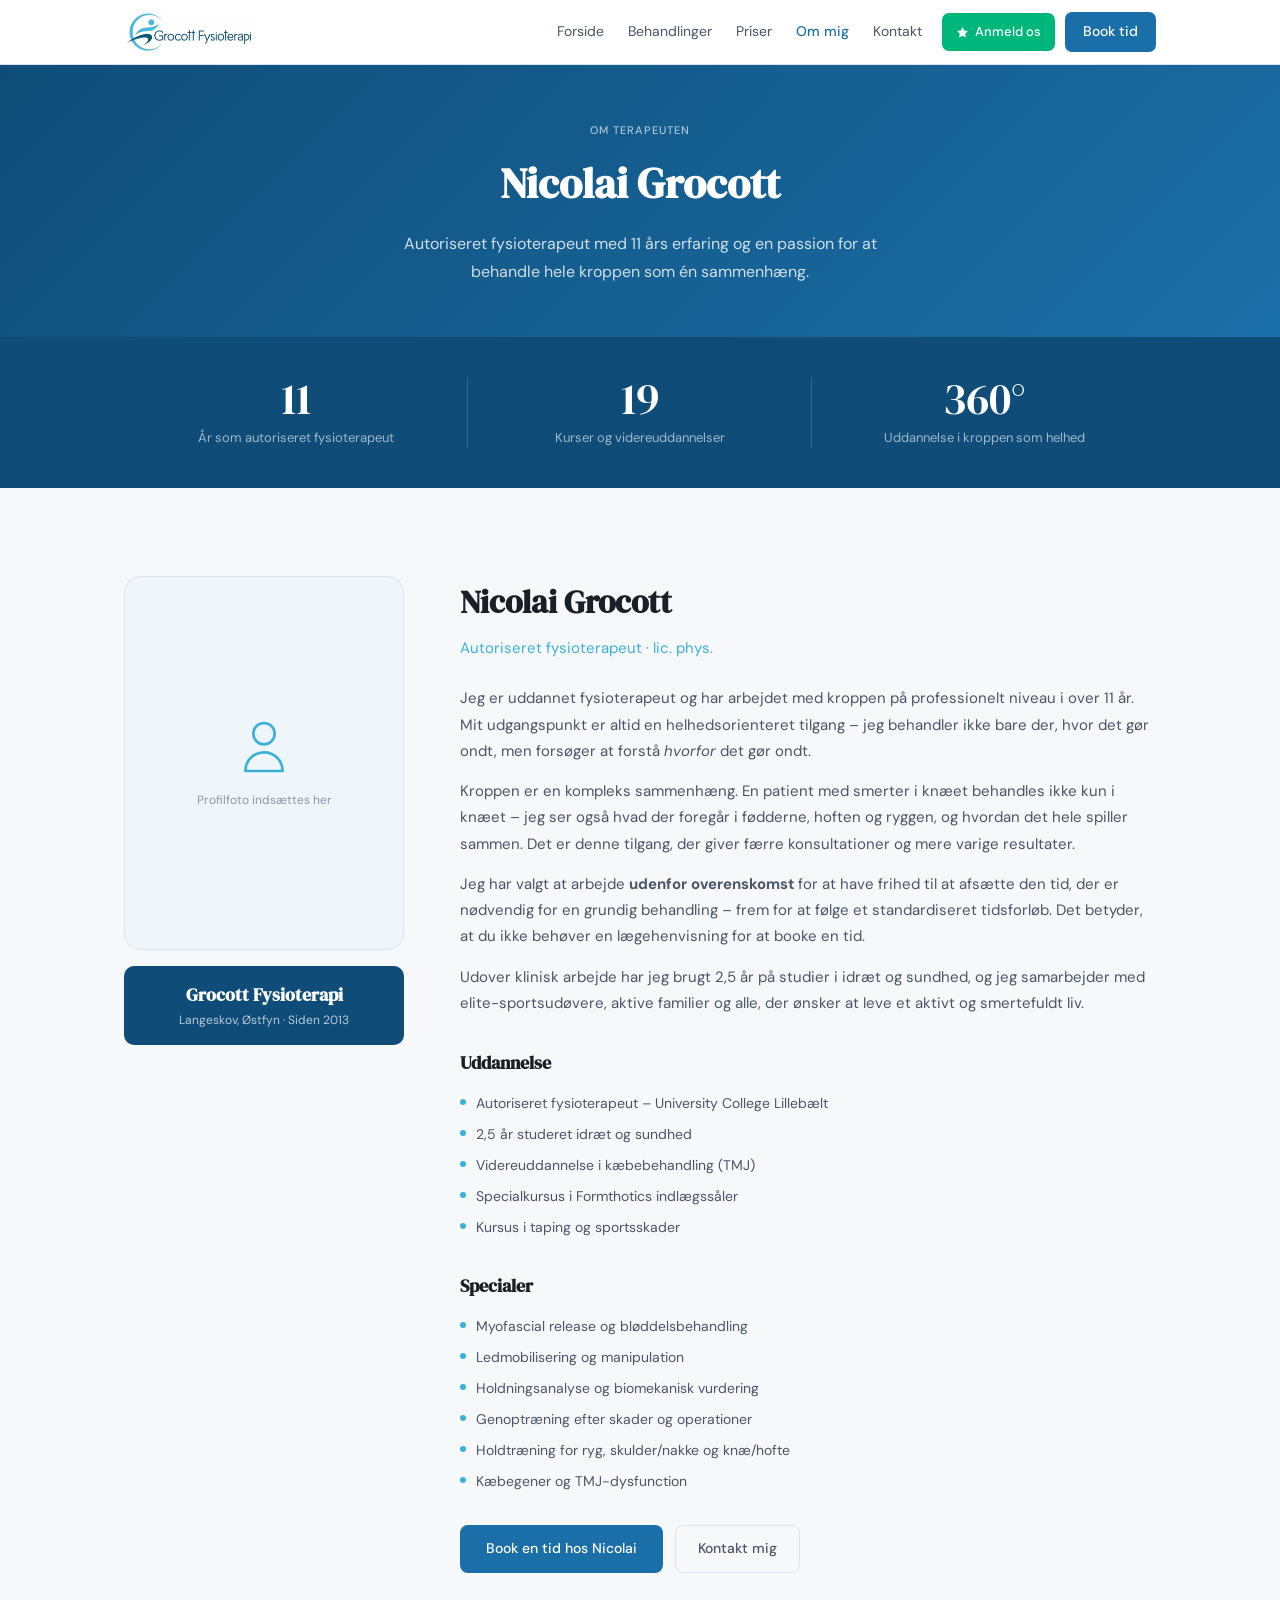
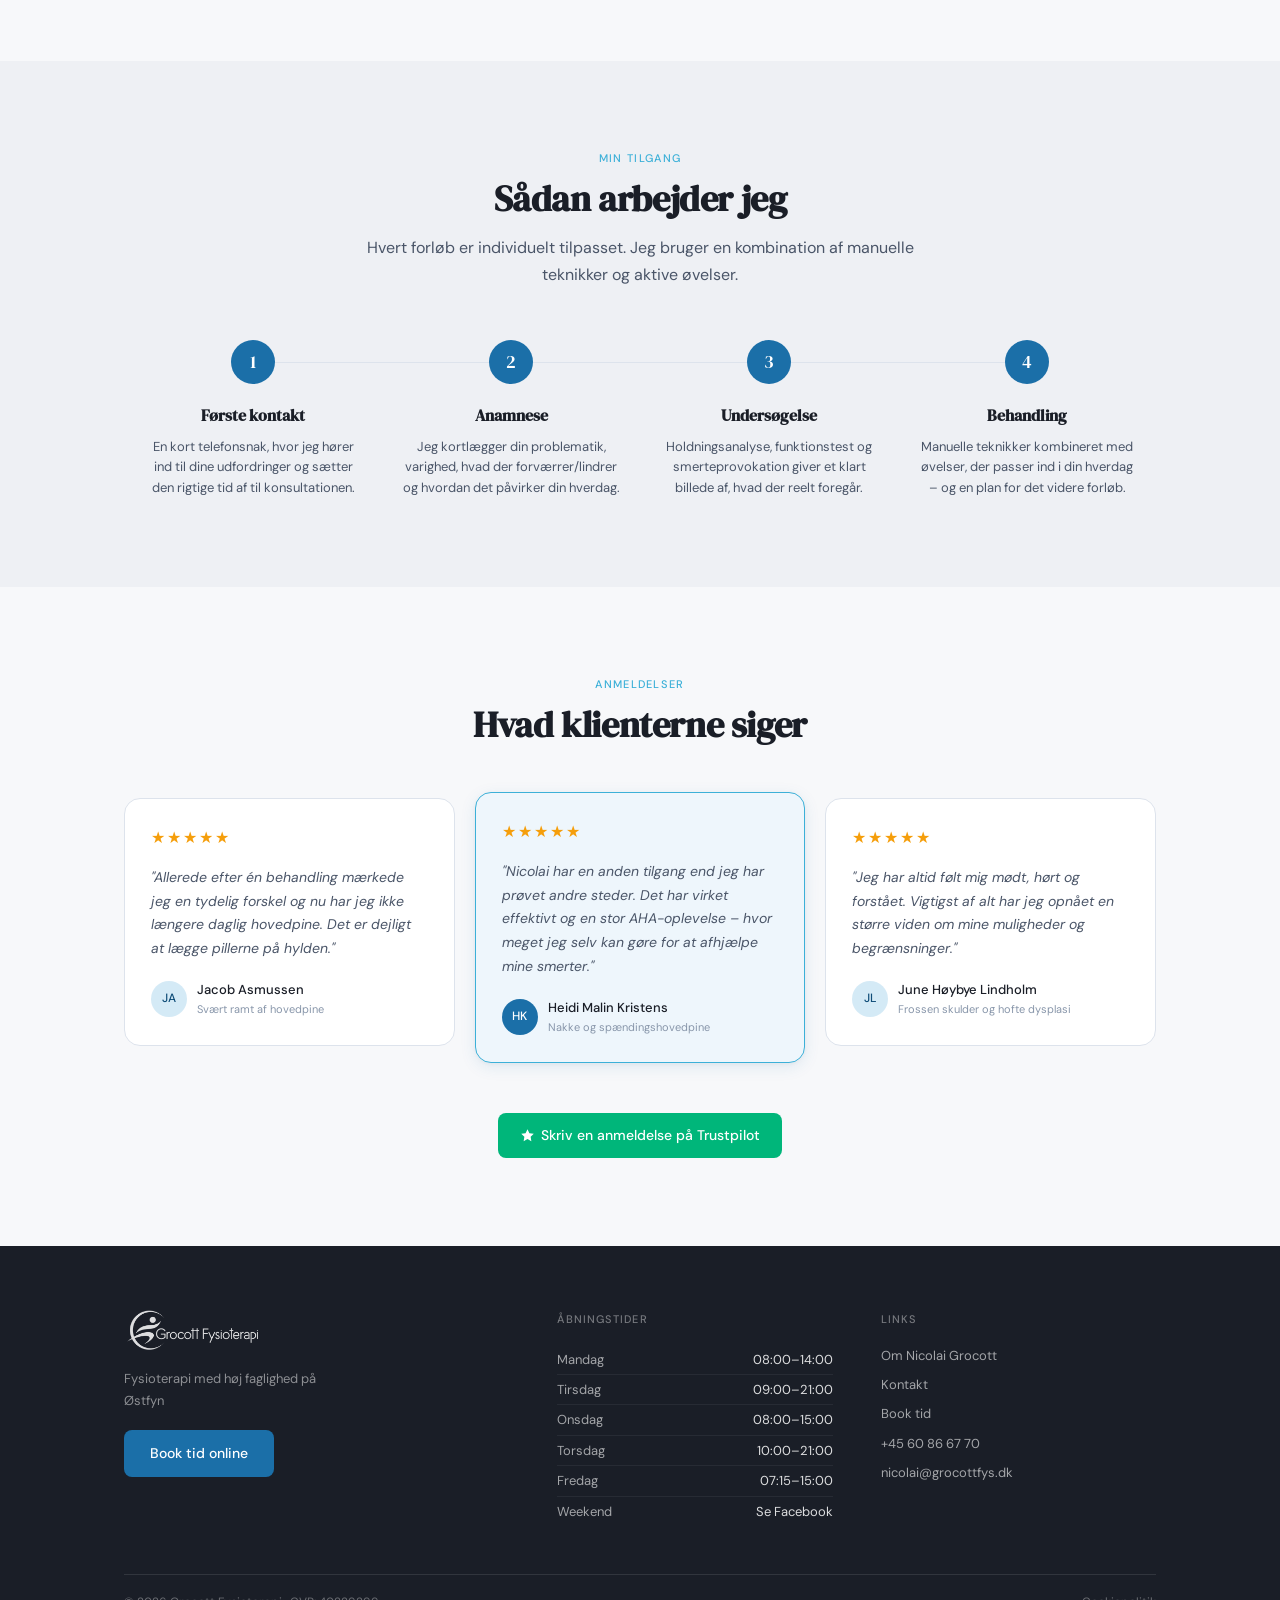
==== about.html @ 48101aee "update" ====
<!DOCTYPE html>
<html lang="da">
<head>
  <meta charset="UTF-8" />
  <meta name="viewport" content="width=device-width, initial-scale=1.0" />
  <title>Om mig</title>
  <link href="https://fonts.googleapis.com/css2?family=DM+Serif+Display:ital@0;1&family=DM+Sans:opsz,wght@9..40,300;9..40,400;9..40,500&display=swap" rel="stylesheet" />
  <link rel="stylesheet" href="style.css" />
</head>
<body>

  <!-- ══ NAVIGATION ══════════════════════════════════ -->
  <header class="nav" id="siteNav">
    <div class="nav__inner">
      <a class="nav__logo" href="index.html">
        <img src="img/logo.png" alt="Grocott Fysioterapi" class="nav__logo-img" />
      </a>
      <nav class="nav__links" id="navLinks">
        <a href="index.html"              class="nav__link">Forside</a>
        <a href="index.html#behandlinger" class="nav__link">Behandlinger</a>
        <a href="index.html#priser"       class="nav__link">Priser</a>
        <a href="about.html"                 class="nav__link nav__link--active">Om mig</a>
        <a href="contact.html"            class="nav__link">Kontakt</a>
      </nav>
      <div class="nav__actions">
        <a href="https://dk.trustpilot.com/review/grocottfys.dk" target="_blank" rel="noopener" class="btn-review">
          <svg width="13" height="13" viewBox="0 0 24 24" fill="currentColor"><path d="M12 2l3.09 6.26L22 9.27l-5 4.87 1.18 6.88L12 17.77l-6.18 3.25L7 14.14 2 9.27l6.91-1.01L12 2z"/></svg>
          Anmeld os
        </a>
        <a href="booking.html" class="btn-book-nav">Book tid</a>
      </div>
      <button class="hamburger" id="hamburger" onclick="toggleMenu()" aria-label="Åbn menu">
        <span></span><span></span><span></span>
      </button>
    </div>
  </header>

  <!-- ══ PAGE HERO ════════════════════════════════════ -->
  <section class="page-hero">
    <div class="container">
      <div class="page-hero__eyebrow">Om terapeuten</div>
      <h1 class="page-hero__title">Nicolai Grocott</h1>
      <p class="page-hero__sub">Autoriseret fysioterapeut med 11 års erfaring og en passion for at behandle hele kroppen som én sammenhæng.</p>
    </div>
  </section>

  <!-- ══ STATS STRIP ══════════════════════════════════ -->
  <section class="om-stats-strip">
    <div class="container">
      <div class="om-stats-grid">
        <div class="om-stat">
          <div class="om-stat__num">11</div>
          <div class="om-stat__lbl">År som autoriseret fysioterapeut</div>
        </div>
        <div class="om-stat">
          <div class="om-stat__num">19</div>
          <div class="om-stat__lbl">Kurser og videreuddannelser</div>
        </div>
        <div class="om-stat">
          <div class="om-stat__num">360°</div>
          <div class="om-stat__lbl">Uddannelse i kroppen som helhed</div>
        </div>
      </div>
    </div>
  </section>

  <!-- ══ PROFIL-SEKTION ═══════════════════════════════ -->
  <section class="section">
    <div class="container">
      <div class="profile-grid">

        <!-- Billede og badge-kort -->
        <div class="profile-img-wrap">
          <div class="profile-img-placeholder">
            <!-- Indsæt rigtig profilfoto her: <img src="nicolai.jpg" alt="Nicolai Grocott" /> -->
            <svg width="64" height="64" viewBox="0 0 24 24" fill="none" stroke="currentColor" stroke-width="1"><path stroke-linecap="round" stroke-linejoin="round" d="M16 7a4 4 0 11-8 0 4 4 0 018 0zM12 14a7 7 0 00-7 7h14a7 7 0 00-7-7z"/></svg>
            <span>Profilfoto indsættes her</span>
          </div>
          <div class="profile-badge-card">
            <strong>Grocott Fysioterapi</strong>
            <span>Langeskov, Østfyn · Siden 2013</span>
          </div>
        </div>

        <!-- Tekstindhold -->
        <div class="profile-body">
          <h2>Nicolai Grocott</h2>
          <p class="profile-subtitle">Autoriseret fysioterapeut · lic. phys.</p>

          <p>Jeg er uddannet fysioterapeut og har arbejdet med kroppen på professionelt niveau i over 11 år. Mit udgangspunkt er altid en helhedsorienteret tilgang – jeg behandler ikke bare der, hvor det gør ondt, men forsøger at forstå <em>hvorfor</em> det gør ondt.</p>

          <p>Kroppen er en kompleks sammenhæng. En patient med smerter i knæet behandles ikke kun i knæet – jeg ser også hvad der foregår i fødderne, hoften og ryggen, og hvordan det hele spiller sammen. Det er denne tilgang, der giver færre konsultationer og mere varige resultater.</p>

          <p>Jeg har valgt at arbejde <strong>udenfor overenskomst</strong> for at have frihed til at afsætte den tid, der er nødvendig for en grundig behandling – frem for at følge et standardiseret tidsforløb. Det betyder, at du ikke behøver en lægehenvisning for at booke en tid.</p>

          <p>Udover klinisk arbejde har jeg brugt 2,5 år på studier i idræt og sundhed, og jeg samarbejder med elite-sportsudøvere, aktive familier og alle, der ønsker at leve et aktivt og smertefuldt liv.</p>

          <!-- Uddannelse og kurser -->
          <div class="cv-section">
            <h3 class="cv-section__title">Uddannelse</h3>
            <ul class="cv-list">
              <li>Autoriseret fysioterapeut – University College Lillebælt</li>
              <li>2,5 år studeret idræt og sundhed</li>
              <li>Videreuddannelse i kæbebehandling (TMJ)</li>
              <li>Specialkursus i Formthotics indlægssåler</li>
              <li>Kursus i taping og sportsskader</li>
            </ul>
          </div>

          <div class="cv-section">
            <h3 class="cv-section__title">Specialer</h3>
            <ul class="cv-list">
              <li>Myofascial release og bløddelsbehandling</li>
              <li>Ledmobilisering og manipulation</li>
              <li>Holdningsanalyse og biomekanisk vurdering</li>
              <li>Genoptræning efter skader og operationer</li>
              <li>Holdtræning for ryg, skulder/nakke og knæ/hofte</li>
              <li>Kæbegener og TMJ-dysfunction</li>
            </ul>
          </div>

          <div style="margin-top: 32px; display: flex; gap: 12px; flex-wrap: wrap;">
            <a href="booking.html" class="btn-primary">Book en tid hos Nicolai</a>
            <a href="contact.html" class="btn-ghost">Kontakt mig</a>
          </div>
        </div>

      </div>
    </div>
  </section>

  <!-- ══ MIN TILGANG ══════════════════════════════════ -->
  <section class="section section--alt">
    <div class="container">
      <div class="section__head">
        <div class="eyebrow">Min tilgang</div>
        <h2 class="section__title">Sådan arbejder jeg</h2>
        <p class="section__sub">Hvert forløb er individuelt tilpasset. Jeg bruger en kombination af manuelle teknikker og aktive øvelser.</p>
      </div>
      <div class="steps-list">
        <div class="step-item">
          <div class="step-item__num">1</div>
          <h3 class="step-item__title">Første kontakt</h3>
          <p class="step-item__desc">En kort telefonsnak, hvor jeg hører ind til dine udfordringer og sætter den rigtige tid af til konsultationen.</p>
        </div>
        <div class="step-item">
          <div class="step-item__num">2</div>
          <h3 class="step-item__title">Anamnese</h3>
          <p class="step-item__desc">Jeg kortlægger din problematik, varighed, hvad der forværrer/lindrer og hvordan det påvirker din hverdag.</p>
        </div>
        <div class="step-item">
          <div class="step-item__num">3</div>
          <h3 class="step-item__title">Undersøgelse</h3>
          <p class="step-item__desc">Holdningsanalyse, funktionstest og smerteprovokation giver et klart billede af, hvad der reelt foregår.</p>
        </div>
        <div class="step-item">
          <div class="step-item__num">4</div>
          <h3 class="step-item__title">Behandling</h3>
          <p class="step-item__desc">Manuelle teknikker kombineret med øvelser, der passer ind i din hverdag – og en plan for det videre forløb.</p>
        </div>
      </div>
    </div>
  </section>

  <!-- ══ ANMELDELSER ══════════════════════════════════ -->
  <section class="section">
    <div class="container">
      <div class="section__head">
        <div class="eyebrow">Anmeldelser</div>
        <h2 class="section__title">Hvad klienterne siger</h2>
      </div>
      <div class="reviews-grid">
        <div class="review-card">
          <div class="review-card__stars">★★★★★</div>
          <p class="review-card__text">"Allerede efter én behandling mærkede jeg en tydelig forskel og nu har jeg ikke længere daglig hovedpine. Det er dejligt at lægge pillerne på hylden."</p>
          <div class="review-card__author">
            <div class="review-card__avatar">JA</div>
            <div><div class="review-card__name">Jacob Asmussen</div><div class="review-card__label">Svært ramt af hovedpine</div></div>
          </div>
        </div>
        <div class="review-card review-card--featured">
          <div class="review-card__stars">★★★★★</div>
          <p class="review-card__text">"Nicolai har en anden tilgang end jeg har prøvet andre steder. Det har virket effektivt og en stor AHA-oplevelse – hvor meget jeg selv kan gøre for at afhjælpe mine smerter."</p>
          <div class="review-card__author">
            <div class="review-card__avatar">HK</div>
            <div><div class="review-card__name">Heidi Malin Kristens</div><div class="review-card__label">Nakke og spændingshovedpine</div></div>
          </div>
        </div>
        <div class="review-card">
          <div class="review-card__stars">★★★★★</div>
          <p class="review-card__text">"Jeg har altid følt mig mødt, hørt og forstået. Vigtigst af alt har jeg opnået en større viden om mine muligheder og begrænsninger."</p>
          <div class="review-card__author">
            <div class="review-card__avatar">JL</div>
            <div><div class="review-card__name">June Høybye Lindholm</div><div class="review-card__label">Frossen skulder og hofte dysplasi</div></div>
          </div>
        </div>
      </div>
      <div class="section__cta">
        <a href="https://dk.trustpilot.com/review/grocottfys.dk" target="_blank" rel="noopener" class="btn-review btn-review--large">
          <svg width="15" height="15" viewBox="0 0 24 24" fill="currentColor"><path d="M12 2l3.09 6.26L22 9.27l-5 4.87 1.18 6.88L12 17.77l-6.18 3.25L7 14.14 2 9.27l6.91-1.01L12 2z"/></svg>
          Skriv en anmeldelse på Trustpilot
        </a>
      </div>
    </div>
  </section>

  <!-- ══ FOOTER ═══════════════════════════════════════ -->
  <footer class="footer">
    <div class="container">
      <div class="footer__grid">
        <div>
          <img src="img/logo_transparent.png" alt="Grocott Fysioterapi" class="footer__logo" />
          <p class="footer__tagline">Fysioterapi med høj faglighed på Østfyn</p>
          <a href="booking.html" class="btn-primary" style="margin-top:18px;display:inline-block">Book tid online</a>
        </div>
        <div>
          <div class="footer__col-title">Åbningstider</div>
          <div class="footer__hours-row"><span>Mandag</span><strong>08:00–14:00</strong></div>
          <div class="footer__hours-row"><span>Tirsdag</span><strong>09:00–21:00</strong></div>
          <div class="footer__hours-row"><span>Onsdag</span><strong>08:00–15:00</strong></div>
          <div class="footer__hours-row"><span>Torsdag</span><strong>10:00–21:00</strong></div>
          <div class="footer__hours-row"><span>Fredag</span><strong>07:15–15:00</strong></div>
          <div class="footer__hours-row"><span>Weekend</span><strong>Se Facebook</strong></div>
        </div>
        <div>
          <div class="footer__col-title">Links</div>
          <a class="footer__link" href="about.html">Om Nicolai Grocott</a>
          <a class="footer__link" href="contact.html">Kontakt</a>
          <a class="footer__link" href="booking.html">Book tid</a>
          <a class="footer__link" href="tel:60866770">+45 60 86 67 70</a>
          <a class="footer__link" href="mailto:nicolai@grocottfys.dk">nicolai@grocottfys.dk</a>
        </div>
      </div>
      <div class="footer__bottom">
        <span>© 2026 Grocott Fysioterapi · CVR: 40229299</span>
        <a href="#" class="footer__bottom-link">Cookiepolitik</a>
      </div>
    </div>
  </footer>

  <script src="app.js"></script>
</body>
</html>
---- style.css ----
/* ══════════════════════════════════════════════════════
   GROCOTT FYSIOTERAPI — STYLESHEET
   Farvepalet baseret på det officielle Grocott-logo:
   Primær blå  : #1b6fa8  (mørk navy-blå fra logo-tekst)
   Accent blå  : #3cb0d8  (lys himmelblå fra logo-ikon)
   ══════════════════════════════════════════════════════ */

*, *::before, *::after { box-sizing: border-box; margin: 0; padding: 0; }

:root {
  --blue:        #1b6fa8;
  --blue-dark:   #0f4d78;
  --blue-mid:    #3cb0d8;
  --blue-light:  #d4eaf6;
  --blue-xlight: #eef6fc;
  --tp-green:    #00b67a;
  --sand:        #f7f8fa;
  --sand-dark:   #eef0f4;
  --text:        #1a1e27;
  --text-mid:    #4a5568;
  --text-soft:   #8896aa;
  --border:      #dde3ec;
  --white:       #ffffff;
  --radius:      10px;
  --radius-lg:   16px;
  --shadow-sm:   0 1px 3px rgba(0,0,0,.06), 0 1px 2px rgba(0,0,0,.04);
  --shadow-md:   0 4px 16px rgba(27,111,168,.10), 0 1px 4px rgba(0,0,0,.04);
}

html { scroll-behavior: smooth; }

body {
  font-family: 'DM Sans', sans-serif;
  background: var(--sand);
  color: var(--text);
  font-size: 15px;
  line-height: 1.65;
  -webkit-font-smoothing: antialiased;
}

/* ══════════════════════════════════════════════════════
   DELTE HJÆLPE-KLASSER
   ══════════════════════════════════════════════════════ */

.container { max-width: 1080px; margin: 0 auto; padding: 0 24px; }

.eyebrow {
  font-size: 11px; font-weight: 500; letter-spacing: .12em;
  text-transform: uppercase; color: var(--blue-mid); margin-bottom: 10px;
}

.section { padding: 88px 0; }
.section--alt { background: var(--sand-dark); }

.section__head { text-align: center; max-width: 560px; margin: 0 auto 52px; }

.section__title {
  font-family: 'DM Serif Display', serif;
  font-size: clamp(26px, 3.8vw, 36px);
  color: var(--text); line-height: 1.2; letter-spacing: -.4px; margin-bottom: 14px;
}

.section__sub { font-size: 16px; color: var(--text-mid); line-height: 1.7; }
.section__cta { text-align: center; margin-top: 44px; }

/* ══════════════════════════════════════════════════════
   KNAPPER
   ══════════════════════════════════════════════════════ */

.btn-primary {
  display: inline-block; background: var(--blue); color: #fff;
  border: none; border-radius: 8px; padding: 12px 26px;
  font-size: 14px; font-weight: 500; font-family: 'DM Sans', sans-serif;
  cursor: pointer; text-decoration: none; transition: background .15s, transform .1s;
}
.btn-primary:hover  { background: var(--blue-dark); }
.btn-primary:active { transform: scale(.98); }
.btn-primary:disabled { background: #b0c4d8; cursor: not-allowed; }

.btn-ghost {
  background: none; border: 1px solid var(--border); border-radius: 8px;
  padding: 11px 22px; font-size: 14px; font-weight: 500;
  font-family: 'DM Sans', sans-serif; color: var(--text-mid);
  cursor: pointer; transition: background .15s; text-decoration: none; display: inline-block;
}
.btn-ghost:hover { background: var(--sand-dark); }

.btn-ghost-outline {
  display: inline-flex; align-items: center; gap: 7px;
  background: none; border: 1.5px solid var(--border); border-radius: 8px;
  padding: 11px 20px; font-size: 14px; font-weight: 500;
  font-family: 'DM Sans', sans-serif; color: var(--text-mid);
  text-decoration: none; transition: border-color .15s, color .15s;
}
.btn-ghost-outline:hover { border-color: var(--blue-mid); color: var(--blue); }

/* Trustpilot-grøn anmeld-knap */
.btn-review {
  display: inline-flex; align-items: center; gap: 6px;
  background: var(--tp-green); color: #fff;
  border: none; border-radius: 7px; padding: 8px 14px;
  font-size: 13px; font-weight: 500; font-family: 'DM Sans', sans-serif;
  cursor: pointer; text-decoration: none; transition: background .15s; white-space: nowrap;
}
.btn-review:hover { background: #009960; }
.btn-review--large { padding: 11px 22px; font-size: 14px; border-radius: 8px; }

/* ══════════════════════════════════════════════════════
   NAVIGATION
   ══════════════════════════════════════════════════════ */

.nav {
  position: sticky; top: 0; z-index: 200;
  background: rgba(255,255,255,.97); backdrop-filter: blur(8px);
  border-bottom: 1px solid var(--border); transition: box-shadow .2s;
}
.nav.scrolled { box-shadow: var(--shadow-sm); }

.nav__inner {
  max-width: 1080px; margin: 0 auto; padding: 0 24px;
  height: 64px; display: flex; align-items: center; gap: 20px;
}

.nav__logo { flex-shrink: 0; line-height: 0; text-decoration: none; }
.nav__logo-img { height: 38px; width: auto; display: block; }

.nav__links { display: flex; align-items: center; gap: 24px; margin-left: auto; }

.nav__link {
  font-size: 14px; color: var(--text-mid); text-decoration: none;
  transition: color .15s; white-space: nowrap;
}
.nav__link:hover, .nav__link--active { color: var(--blue); font-weight: 500; }

.nav__actions { display: flex; align-items: center; gap: 10px; flex-shrink: 0; }

.btn-book-nav {
  background: var(--blue); color: #fff; border: none; border-radius: 7px;
  padding: 8px 18px; font-size: 14px; font-weight: 500;
  font-family: 'DM Sans', sans-serif; cursor: pointer;
  transition: background .15s; text-decoration: none; white-space: nowrap;
}
.btn-book-nav:hover { background: var(--blue-dark); }

.hamburger {
  display: none; flex-direction: column; gap: 5px;
  background: none; border: none; cursor: pointer; padding: 4px; margin-left: auto;
}
.hamburger span { display: block; width: 22px; height: 2px; background: var(--text); border-radius: 2px; transition: all .2s; }

/* ══════════════════════════════════════════════════════
   HERO (forside)
   ══════════════════════════════════════════════════════ */

.hero {
  padding: 80px 0 60px;
  background: linear-gradient(135deg, #e8f4fd 0%, var(--sand) 60%);
}

.hero__inner { display: flex; align-items: center; gap: 56px; }
.hero__content { flex: 1; max-width: 560px; }

.hero__eyebrow {
  font-size: 11px; font-weight: 500; letter-spacing: .12em;
  text-transform: uppercase; color: var(--blue-mid); margin-bottom: 16px;
  display: flex; align-items: center; gap: 8px;
}
.hero__eyebrow::before {
  content: ''; display: block; width: 28px; height: 2px;
  background: var(--blue-mid); border-radius: 2px;
}

.hero__title {
  font-family: 'DM Serif Display', serif;
  font-size: clamp(36px, 5vw, 56px); line-height: 1.1;
  letter-spacing: -.8px; color: var(--text); margin-bottom: 20px;
}
.hero__title em { font-style: italic; color: var(--blue); }

.hero__sub { font-size: 17px; color: var(--text-mid); line-height: 1.7; max-width: 460px; margin-bottom: 30px; }

.hero__actions { display: flex; gap: 12px; flex-wrap: wrap; align-items: center; margin-bottom: 36px; }

.hero__badges { display: flex; gap: 20px; align-items: center; flex-wrap: wrap; }
.badge { text-align: center; }
.badge__num { display: block; font-family: 'DM Serif Display', serif; font-size: 28px; color: var(--blue); line-height: 1; }
.badge__lbl { font-size: 11px; color: var(--text-soft); }
.badge__sep { width: 1px; height: 36px; background: var(--border); }

.hero__visual {
  flex: 0 0 340px; position: relative; height: 380px;
  display: flex; align-items: center; justify-content: center;
}
.hero__shape { width: 260px; height: 320px; background: var(--blue-light); border-radius: 55% 45% 50% 50% / 50% 50% 55% 45%; opacity: .45; }

.hero__float-card {
  position: absolute; top: 44px; right: 0;
  background: var(--white); border: 1px solid var(--border);
  border-radius: var(--radius-lg); padding: 14px 18px;
  display: flex; align-items: center; gap: 12px;
  box-shadow: var(--shadow-md); animation: floatCard 4s ease-in-out infinite; min-width: 190px;
}
.hero__float-icon {
  width: 36px; height: 36px; background: var(--blue-xlight);
  border-radius: 8px; display: flex; align-items: center; justify-content: center;
  color: var(--blue); flex-shrink: 0;
}
.hero__float-label { font-size: 11px; color: var(--text-soft); }
.hero__float-val   { font-size: 14px; font-weight: 500; }

@keyframes floatCard { 0%,100%{transform:translateY(0)} 50%{transform:translateY(-8px)} }

/* ══════════════════════════════════════════════════════
   USP STRIP
   ══════════════════════════════════════════════════════ */

.usp-strip { background: var(--blue-dark); padding: 34px 0; }
.usp-strip__grid { display: grid; grid-template-columns: repeat(4, 1fr); }

.usp-item { display: flex; align-items: flex-start; gap: 14px; padding: 0 28px; border-right: 1px solid rgba(255,255,255,.12); }
.usp-item:last-child { border-right: none; }
.usp-item__icon { width: 38px; height: 38px; background: rgba(255,255,255,.12); border-radius: 8px; display: flex; align-items: center; justify-content: center; color: #fff; flex-shrink: 0; }
.usp-item__title { font-size: 14px; font-weight: 500; color: #fff; margin-bottom: 2px; }
.usp-item__desc  { font-size: 12px; color: rgba(255,255,255,.6); }

/* ══════════════════════════════════════════════════════
   BEHANDLINGSKORT
   ══════════════════════════════════════════════════════ */

.treatments-grid { display: grid; grid-template-columns: repeat(3, 1fr); gap: 18px; }

.treat-card { background: var(--white); border: 1px solid var(--border); border-radius: var(--radius-lg); padding: 24px; transition: box-shadow .2s, transform .2s; }
.treat-card:hover { box-shadow: var(--shadow-md); transform: translateY(-2px); }

.treat-card__icon { width: 44px; height: 44px; border-radius: 10px; display: flex; align-items: center; justify-content: center; margin-bottom: 14px; }
.treat-card__icon--1 { background: #fff3e0; color: #e65100; }
.treat-card__icon--2 { background: var(--blue-xlight); color: var(--blue); }
.treat-card__icon--3 { background: #fde8e8; color: #c0392b; }
.treat-card__icon--4 { background: #e8f5fe; color: #0277bd; }
.treat-card__icon--5 { background: #f3e8fd; color: #7b3fc4; }
.treat-card__icon--6 { background: #e8fdf4; color: #1a7a5e; }
.treat-card__name { font-family: 'DM Serif Display', serif; font-size: 17px; margin-bottom: 7px; }
.treat-card__desc { font-size: 13px; color: var(--text-mid); line-height: 1.6; }

/* ══════════════════════════════════════════════════════
   HOW IT WORKS
   ══════════════════════════════════════════════════════ */

.steps-list { display: grid; grid-template-columns: repeat(4, 1fr); position: relative; }
.steps-list::before { content: ''; position: absolute; top: 22px; left: calc(12.5% + 20px); right: calc(12.5% + 20px); height: 1px; background: var(--border); }

.step-item { display: flex; flex-direction: column; align-items: center; text-align: center; padding: 0 20px; }
.step-item__num { width: 44px; height: 44px; border-radius: 50%; background: var(--blue); color: #fff; font-family: 'DM Serif Display', serif; font-size: 18px; display: flex; align-items: center; justify-content: center; margin-bottom: 18px; position: relative; z-index: 1; }
.step-item__title { font-family: 'DM Serif Display', serif; font-size: 16px; margin-bottom: 8px; }
.step-item__desc  { font-size: 13px; color: var(--text-mid); line-height: 1.6; }

/* ══════════════════════════════════════════════════════
   ANMELDELSESKORT
   ══════════════════════════════════════════════════════ */

.reviews-grid { display: grid; grid-template-columns: repeat(3, 1fr); gap: 20px; align-items: start; }

.review-card { background: var(--white); border: 1px solid var(--border); border-radius: var(--radius-lg); padding: 26px; }
.review-card--featured { border-color: var(--blue-mid); background: var(--blue-xlight); transform: translateY(-6px); box-shadow: var(--shadow-md); }

.review-card__stars { color: #f59e0b; font-size: 16px; margin-bottom: 14px; letter-spacing: 2px; }
.review-card__text  { font-size: 14px; color: var(--text-mid); line-height: 1.7; margin-bottom: 18px; font-style: italic; }
.review-card__author { display: flex; align-items: center; gap: 10px; }
.review-card__avatar { width: 36px; height: 36px; border-radius: 50%; background: var(--blue-light); color: var(--blue-dark); font-size: 12px; font-weight: 500; display: flex; align-items: center; justify-content: center; flex-shrink: 0; }
.review-card--featured .review-card__avatar { background: var(--blue); color: #fff; }
.review-card__name  { font-size: 13px; font-weight: 500; }
.review-card__label { font-size: 11px; color: var(--text-soft); }

/* ══════════════════════════════════════════════════════
   PRISER
   ══════════════════════════════════════════════════════ */

.prices-wrap { display: grid; grid-template-columns: 1fr 1.3fr; gap: 32px; align-items: start; }

.prices-table { background: var(--white); border: 1px solid var(--border); border-radius: var(--radius-lg); overflow: hidden; }
.prices-table__head { background: var(--blue-dark); color: #fff; font-size: 13px; font-weight: 500; letter-spacing: .06em; text-transform: uppercase; padding: 12px 18px; }

.price-row { display: flex; justify-content: space-between; align-items: center; padding: 11px 18px; border-bottom: 1px solid var(--border); font-size: 14px; color: var(--text-mid); }
.price-row:last-child { border-bottom: none; }
.price-row--accent { background: var(--blue-xlight); }
.price-row__val { font-weight: 500; color: var(--text); }

.klippekort__label { font-size: 11px; font-weight: 500; letter-spacing: .08em; text-transform: uppercase; color: var(--blue); margin-bottom: 12px; }
.klippekort__grid  { display: grid; grid-template-columns: repeat(2,1fr); gap: 10px; }

.kk-card { background: var(--white); border: 1px solid var(--border); border-radius: var(--radius); padding: 14px 16px; transition: border-color .15s; }
.kk-card:hover { border-color: var(--blue-mid); }
.kk-card--wide { grid-column: 1 / -1; display: flex; align-items: center; justify-content: space-between; }
.kk-card__top   { font-size: 13px; color: var(--text-mid); margin-bottom: 4px; }
.kk-card__price { font-family: 'DM Serif Display', serif; font-size: 20px; }
.kk-card__save  { font-size: 11px; font-weight: 500; color: var(--blue); background: var(--blue-xlight); padding: 2px 8px; border-radius: 20px; display: inline-block; margin-top: 4px; }
.kk-card--wide .kk-card__save { margin-top: 0; }

.insurance-strip { margin-top: 36px; padding-top: 28px; border-top: 1px solid var(--border); }
.insurance-strip__label { font-size: 11px; font-weight: 500; letter-spacing: .08em; text-transform: uppercase; color: var(--text-soft); margin-bottom: 14px; text-align: center; }
.insurance-strip__logos { display: flex; flex-wrap: wrap; gap: 8px; justify-content: center; }
.insurance-strip__logos span { background: var(--white); border: 1px solid var(--border); border-radius: 20px; padding: 5px 14px; font-size: 12px; color: var(--text-mid); }

/* ══════════════════════════════════════════════════════
   PAGE HERO (interne sider)
   ══════════════════════════════════════════════════════ */

.page-hero {
  background: linear-gradient(135deg, var(--blue-dark) 0%, var(--blue) 100%);
  padding: 56px 0 52px; text-align: center; color: #fff;
}
.page-hero__eyebrow { font-size: 11px; font-weight: 500; letter-spacing: .1em; text-transform: uppercase; color: rgba(255,255,255,.65); margin-bottom: 10px; }
.page-hero__title { font-family: 'DM Serif Display', serif; font-size: clamp(28px, 4vw, 42px); color: #fff; margin-bottom: 12px; }
.page-hero__sub { font-size: 16px; color: rgba(255,255,255,.8); max-width: 480px; margin: 0 auto; line-height: 1.7; }

/* ══════════════════════════════════════════════════════
   OM-SIDEN
   ══════════════════════════════════════════════════════ */

.profile-grid { display: grid; grid-template-columns: 280px 1fr; gap: 56px; align-items: start; }

.profile-img-wrap {}
.profile-img-placeholder {
  width: 100%; aspect-ratio: 3/4;
  background: var(--blue-xlight); border-radius: var(--radius-lg); border: 1px solid var(--border);
  display: flex; flex-direction: column; align-items: center; justify-content: center; gap: 12px; color: var(--blue-mid);
}
.profile-img-placeholder span { font-size: 12px; color: var(--text-soft); }

.profile-badge-card { margin-top: 16px; background: var(--blue-dark); color: #fff; border-radius: var(--radius); padding: 14px 18px; text-align: center; }
.profile-badge-card strong { font-family: 'DM Serif Display', serif; font-size: 18px; display: block; }
.profile-badge-card span   { font-size: 12px; color: rgba(255,255,255,.7); display: block; margin-top: 2px; }

.profile-body h2 { font-family: 'DM Serif Display', serif; font-size: 32px; margin-bottom: 6px; }
.profile-body .profile-subtitle { font-size: 15px; color: var(--blue-mid); margin-bottom: 24px; }
.profile-body p { font-size: 15px; color: var(--text-mid); margin-bottom: 14px; line-height: 1.75; }

.cv-section { margin-top: 32px; }
.cv-section__title { font-family: 'DM Serif Display', serif; font-size: 18px; margin-bottom: 14px; }
.cv-list { list-style: none; display: flex; flex-direction: column; gap: 8px; }
.cv-list li { display: flex; align-items: flex-start; gap: 10px; font-size: 14px; color: var(--text-mid); }
.cv-list li::before { content: ''; flex-shrink: 0; margin-top: 7px; width: 6px; height: 6px; border-radius: 50%; background: var(--blue-mid); }

.om-stats-strip { background: var(--blue-dark); padding: 40px 0; margin: 0; }
.om-stats-grid { display: grid; grid-template-columns: repeat(3,1fr); text-align: center; gap: 0; }
.om-stat { padding: 0 32px; border-right: 1px solid rgba(255,255,255,.15); }
.om-stat:last-child { border-right: none; }
.om-stat__num { font-family: 'DM Serif Display', serif; font-size: 44px; color: #fff; line-height: 1; }
.om-stat__lbl { font-size: 13px; color: rgba(255,255,255,.6); margin-top: 6px; }

/* ══════════════════════════════════════════════════════
   KONTAKT-SIDEN
   ══════════════════════════════════════════════════════ */

.contact-layout { display: grid; grid-template-columns: 1fr 380px; gap: 40px; align-items: start; }

.contact-form-card { background: var(--white); border: 1px solid var(--border); border-radius: var(--radius-lg); padding: 32px; }
.contact-form-card h2 { font-family: 'DM Serif Display', serif; font-size: 24px; margin-bottom: 6px; }
.contact-form-subtitle { font-size: 14px; color: var(--text-mid); margin-bottom: 28px; }

.form-grid { display: grid; grid-template-columns: 1fr 1fr; gap: 16px; }
.form-group { display: flex; flex-direction: column; gap: 5px; }
.form-group--full { grid-column: 1 / -1; }
.form-label { font-size: 12px; font-weight: 500; color: var(--text-mid); }
.form-input { border: 1px solid var(--border); border-radius: 8px; padding: 10px 12px; font-size: 14px; font-family: 'DM Sans', sans-serif; color: var(--text); background: var(--white); outline: none; transition: border-color .15s, box-shadow .15s; }
.form-input:focus { border-color: var(--blue); box-shadow: 0 0 0 3px rgba(27,111,168,.09); }
.form-input::placeholder { color: var(--text-soft); }
textarea.form-input { resize: vertical; min-height: 100px; }

.contact-sidebar { display: flex; flex-direction: column; gap: 16px; }

.info-card { background: var(--white); border: 1px solid var(--border); border-radius: var(--radius-lg); padding: 20px; }
.info-card__title { font-family: 'DM Serif Display', serif; font-size: 15px; margin-bottom: 14px; }
.info-card__row { display: flex; align-items: flex-start; gap: 10px; font-size: 13px; color: var(--text-mid); margin-bottom: 10px; }
.info-card__row:last-child { margin-bottom: 0; }
.info-card__row svg { flex-shrink: 0; margin-top: 2px; color: var(--blue-mid); }
.info-card__row a { color: var(--blue); text-decoration: none; }
.info-card__row a:hover { text-decoration: underline; }

.hours-table { width: 100%; border-collapse: collapse; }
.hours-table td { font-size: 13px; padding: 5px 0; border-bottom: 1px solid var(--border); color: var(--text-mid); }
.hours-table tr:last-child td { border-bottom: none; }
.hours-table td:last-child { text-align: right; font-weight: 500; color: var(--text); }

.map-placeholder { background: var(--blue-xlight); border: 1px solid var(--border); border-radius: var(--radius-lg); height: 180px; display: flex; flex-direction: column; align-items: center; justify-content: center; gap: 8px; color: var(--blue-mid); }
.map-placeholder span { font-size: 12px; color: var(--text-soft); }

/* ══════════════════════════════════════════════════════
   BOOKING-SIDEN
   ══════════════════════════════════════════════════════ */

.progress-bar { background: var(--white); border-bottom: 1px solid var(--border); padding: 0 24px; }
.prog-wrap { max-width: 520px; margin: 0 auto; height: 54px; display: flex; align-items: center; }
.prog-step { display: flex; align-items: center; gap: 7px; cursor: default; }
.prog-step--done { cursor: pointer; }

.prog-circle { width: 26px; height: 26px; border-radius: 50%; border: 1.5px solid var(--border); display: flex; align-items: center; justify-content: center; font-size: 12px; font-weight: 500; flex-shrink: 0; transition: all .2s; color: var(--text-soft); }
.prog-step--active .prog-circle { border-color: var(--blue); background: var(--blue); color: #fff; }
.prog-step--done   .prog-circle { border-color: var(--blue); background: var(--blue-xlight); color: var(--blue); }

.prog-label { font-size: 13px; color: var(--text-soft); white-space: nowrap; }
.prog-step--active .prog-label { color: var(--blue-dark); font-weight: 500; }
.prog-step--done   .prog-label { color: var(--blue); }

.prog-line { flex: 1; height: 1px; background: var(--border); margin: 0 10px; transition: background .3s; }
.prog-line--done { background: var(--blue-mid); }

.booking-layout { max-width: 1020px; margin: 0 auto; padding: 28px 20px 56px; display: grid; grid-template-columns: 1fr 268px; gap: 24px; align-items: start; }

.panel { background: var(--white); border: 1px solid var(--border); border-radius: var(--radius-lg); overflow: hidden; animation: fadeUp .22s ease both; }
.panel__head { padding: 18px 22px; border-bottom: 1px solid var(--border); display: flex; align-items: center; gap: 12px; }
.panel__icon { width: 36px; height: 36px; background: var(--blue-xlight); border-radius: 8px; display: flex; align-items: center; justify-content: center; color: var(--blue); flex-shrink: 0; }
.panel__title { font-family: 'DM Serif Display', serif; font-size: 19px; color: var(--text); }
.panel__body { padding: 20px 22px; }

.bview { display: none; }
.bview--active { display: block; }

/* Service cards */
.service-list { display: flex; flex-direction: column; gap: 9px; }
.service-card { border: 1.5px solid var(--border); border-radius: var(--radius); padding: 13px 16px; cursor: pointer; display: flex; align-items: center; gap: 13px; transition: border-color .15s, background .15s, transform .12s; position: relative; }
.service-card::before { content: ''; position: absolute; left: 0; top: 0; bottom: 0; width: 3px; background: var(--blue); transform: scaleY(0); transition: transform .2s; border-radius: 2px 0 0 2px; }
.service-card:hover { border-color: var(--blue-mid); background: var(--blue-xlight); transform: translateX(2px); }
.service-card:hover::before, .service-card--selected::before { transform: scaleY(1); }
.service-card--selected { border-color: var(--blue); background: var(--blue-xlight); }

.svc-check { width: 20px; height: 20px; border-radius: 50%; border: 1.5px solid var(--border); flex-shrink: 0; display: flex; align-items: center; justify-content: center; transition: all .2s; }
.service-card--selected .svc-check { background: var(--blue); border-color: var(--blue); }
.svc-info { flex: 1; min-width: 0; }
.svc-name { font-weight: 500; font-size: 14px; }
.svc-desc { font-size: 12px; color: var(--text-soft); margin-top: 1px; }
.svc-meta { text-align: right; flex-shrink: 0; }
.svc-price { font-weight: 500; font-size: 14px; }
.svc-dur { font-size: 11px; color: var(--text-soft); background: var(--sand); padding: 2px 7px; border-radius: 20px; display: inline-block; margin-top: 2px; }

/* Calendar */
.cal-datetime { display: grid; grid-template-columns: 1fr 1fr; gap: 20px; }
.cal__header { display: flex; align-items: center; justify-content: space-between; margin-bottom: 12px; }
.cal__month-label { font-family: 'DM Serif Display', serif; font-size: 16px; }
.cal__arrow { width: 30px; height: 30px; border: 1px solid var(--border); border-radius: 7px; background: none; cursor: pointer; display: flex; align-items: center; justify-content: center; font-size: 16px; color: var(--text-mid); transition: all .15s; }
.cal__arrow:hover { background: var(--blue-xlight); border-color: var(--blue-mid); color: var(--blue); }
.cal__grid { display: grid; grid-template-columns: repeat(7,1fr); gap: 2px; }
.cal__wday { text-align: center; font-size: 10px; font-weight: 500; color: var(--text-soft); padding: 3px 0 7px; letter-spacing: .06em; text-transform: uppercase; }
.cal__cell { aspect-ratio: 1; display: flex; align-items: center; justify-content: center; font-size: 13px; border-radius: 7px; color: var(--text-soft); transition: all .15s; position: relative; }
.cal__cell--in-month { color: #bbb; }
.cal__cell--avail { color: var(--text); cursor: pointer; font-weight: 500; }
.cal__cell--avail:hover { background: var(--blue-light); color: var(--blue-dark); }
.cal__cell--today.cal__cell--avail { border: 1.5px solid var(--blue-mid); }
.cal__cell--selected { background: var(--blue) !important; color: #fff !important; }
.cal__cell--avail::after { content: ''; position: absolute; bottom: 3px; left: 50%; transform: translateX(-50%); width: 4px; height: 4px; border-radius: 50%; background: var(--blue-mid); opacity: .6; }
.cal__cell--selected::after { background: rgba(255,255,255,.5); }

/* Time slots */
.times__label { font-size: 13px; font-weight: 500; color: var(--text-mid); margin-bottom: 10px; padding-bottom: 8px; border-bottom: 1px solid var(--border); }
.times__date-str { color: var(--blue-dark); }
.times__grid { display: grid; grid-template-columns: repeat(3,1fr); gap: 6px; }
.times__placeholder { font-size: 13px; color: var(--text-soft); text-align: center; padding: 28px 0; line-height: 1.9; }
.time-btn { border: 1px solid var(--border); border-radius: 8px; padding: 9px 4px; text-align: center; font-size: 13px; font-family: 'DM Sans', sans-serif; cursor: pointer; background: var(--white); color: var(--text); transition: all .15s; }
.time-btn:hover { border-color: var(--blue-mid); background: var(--blue-xlight); color: var(--blue-dark); }
.time-btn--selected { background: var(--blue); border-color: var(--blue); color: #fff; font-weight: 500; }

/* Confirm */
.confirm-row { display: flex; justify-content: space-between; align-items: flex-start; padding: 11px 0; border-bottom: 1px solid var(--border); font-size: 14px; gap: 16px; }
.confirm-row:last-of-type { border-bottom: none; }
.confirm-key { color: var(--text-soft); }
.confirm-val { font-weight: 500; text-align: right; }
.confirm-total { display: flex; justify-content: space-between; padding: 16px 0 0; font-size: 16px; font-weight: 500; border-top: 1px solid var(--border); margin-top: 4px; }
.confirm-total span:last-child { color: var(--blue-dark); }

.btn-row { display: flex; justify-content: flex-end; margin-top: 20px; gap: 10px; }

/* Sidebar */
.booking-sidebar { display: flex; flex-direction: column; gap: 14px; }
.sidebar-card { background: var(--white); border: 1px solid var(--border); border-radius: var(--radius-lg); padding: 16px 18px; }
.sidebar-card--note { background: var(--sand); }
.sidebar-card--note p { font-size: 12.5px; color: var(--text-mid); line-height: 1.7; }
.sidebar-card__title { font-family: 'DM Serif Display', serif; font-size: 15px; margin-bottom: 11px; }
.sh-row { display: flex; justify-content: space-between; font-size: 12.5px; padding: 4px 0; border-bottom: 1px solid var(--border); color: var(--text-mid); }
.sh-row:last-child { border: none; }
.sh-row strong { color: var(--text); font-weight: 400; }
.sidebar-addr { font-size: 13px; color: var(--text-mid); line-height: 1.8; }
.sidebar-addr a { color: var(--blue); text-decoration: none; }

.booking-summary-card { background: var(--blue-xlight); border: 1px solid rgba(27,111,168,.2); border-radius: var(--radius-lg); padding: 14px 18px; }
.bsum-title { font-size: 10px; font-weight: 500; letter-spacing: .1em; text-transform: uppercase; color: var(--blue); margin-bottom: 9px; }
.bsum-row { display: flex; justify-content: space-between; font-size: 12.5px; padding: 3px 0; color: var(--text-mid); }
.bsum-row strong { color: var(--blue-dark); font-weight: 500; }

/* Success */
.success-wrap { text-align: center; padding: 44px 24px 36px; }
.success-ring { width: 72px; height: 72px; border-radius: 50%; background: var(--blue-xlight); border: 2px solid var(--blue-mid); display: flex; align-items: center; justify-content: center; margin: 0 auto 20px; animation: popIn .4s ease; }
.success-title { font-family: 'DM Serif Display', serif; font-size: 26px; margin-bottom: 8px; }
.success-sub { font-size: 14px; color: var(--text-mid); margin-bottom: 24px; }
.success-card { background: var(--blue-xlight); border: 1px solid rgba(27,111,168,.15); border-radius: var(--radius); padding: 16px 20px; text-align: left; max-width: 320px; margin: 0 auto 20px; }
.success-contact { font-size: 13px; color: var(--text-soft); margin-bottom: 20px; }
.success-contact a { color: var(--blue); text-decoration: none; }

/* ══════════════════════════════════════════════════════
   FOOTER
   ══════════════════════════════════════════════════════ */

.footer { background: var(--text); color: rgba(255,255,255,.75); padding: 64px 0 0; }
.footer__grid { display: grid; grid-template-columns: 1.4fr 1fr 1fr; gap: 48px; padding-bottom: 48px; }
.footer__logo { height: 40px; width: auto; filter: brightness(0) invert(1) opacity(.85); }
.footer__tagline { font-size: 13px; color: rgba(255,255,255,.5); line-height: 1.7; max-width: 220px; margin-top: 10px; }
.footer__col-title { font-size: 11px; font-weight: 500; letter-spacing: .1em; text-transform: uppercase; color: rgba(255,255,255,.4); margin-bottom: 16px; }
.footer__hours-row { display: flex; justify-content: space-between; font-size: 13px; padding: 4px 0; border-bottom: 1px solid rgba(255,255,255,.06); color: rgba(255,255,255,.6); }
.footer__hours-row:last-child { border: none; }
.footer__hours-row strong { color: rgba(255,255,255,.85); font-weight: 400; }
.footer__link { display: block; font-size: 13px; color: rgba(255,255,255,.6); text-decoration: none; margin-bottom: 8px; transition: color .15s; }
.footer__link:hover { color: var(--blue-mid); }
.footer__bottom { border-top: 1px solid rgba(255,255,255,.1); padding: 18px 0; display: flex; justify-content: space-between; align-items: center; font-size: 12px; color: rgba(255,255,255,.35); }
.footer__bottom-link { color: rgba(255,255,255,.35); text-decoration: none; }
.footer__bottom-link:hover { color: var(--blue-mid); }

/* ══════════════════════════════════════════════════════
   ANIMATIONER
   ══════════════════════════════════════════════════════ */

@keyframes fadeUp { from{opacity:0;transform:translateY(10px)} to{opacity:1;transform:translateY(0)} }
@keyframes popIn  { 0%{transform:scale(.5);opacity:0} 80%{transform:scale(1.08)} 100%{transform:scale(1);opacity:1} }

/* ══════════════════════════════════════════════════════
   RESPONSIVT DESIGN
   ══════════════════════════════════════════════════════ */

@media (max-width: 860px) {
  .usp-strip__grid { grid-template-columns: repeat(2,1fr); gap: 16px; padding: 0 24px; }
  .usp-item { border-right: none; border-bottom: 1px solid rgba(255,255,255,.12); padding: 0 0 16px; }
  .usp-item:nth-child(2), .usp-item:last-child { border-bottom: none; }
  .treatments-grid { grid-template-columns: repeat(2,1fr); }
  .steps-list { grid-template-columns: repeat(2,1fr); gap: 28px; }
  .steps-list::before { display: none; }
  .reviews-grid { grid-template-columns: 1fr; }
  .review-card--featured { transform: none; }
  .prices-wrap { grid-template-columns: 1fr; }
  .footer__grid { grid-template-columns: 1fr; gap: 32px; }
  .hero__inner { flex-direction: column; }
  .hero__visual { display: none; }
  .hero__badges { flex-wrap: wrap; }
  .profile-grid { grid-template-columns: 1fr; }
  .contact-layout { grid-template-columns: 1fr; }
  .om-stats-grid { grid-template-columns: 1fr; gap: 20px; }
  .om-stat { border-right: none; border-bottom: 1px solid rgba(255,255,255,.15); padding-bottom: 20px; }
  .om-stat:last-child { border-bottom: none; }
}

@media (max-width: 640px) {
  .nav__links { display: none; }
  .nav__actions .btn-review { display: none; }
  .hamburger { display: flex; }
  .nav__links.open { display: flex; flex-direction: column; position: absolute; top: 64px; left: 0; right: 0; background: var(--white); border-bottom: 1px solid var(--border); padding: 16px 24px; gap: 16px; z-index: 199; }
  .booking-layout { grid-template-columns: 1fr; }
  .booking-sidebar { order: -1; }
  .cal-datetime { grid-template-columns: 1fr; }
  .form-grid { grid-template-columns: 1fr; }
  .form-group--full { grid-column: 1; }
  .klippekort__grid { grid-template-columns: 1fr; }
  .kk-card--wide { display: block; }
  .progress-bar { padding: 0 12px; }
  .prog-label { display: none; }
  .treatments-grid { grid-template-columns: 1fr; }
}

/* ══════════════════════════════════════════════════════
   KONTAKT-SIDE — TILFØJEDE STYLES
   ══════════════════════════════════════════════════════ */

/* page-hero blå modifier — blå gradient baggrund */
.page-hero--blue {
  background: linear-gradient(135deg, var(--blue-dark) 0%, var(--blue-mid) 100%);
}
.page-hero--blue .page-hero__eyebrow { color: rgba(255,255,255,.65); }
.page-hero--blue .page-hero__title  { color: #fff; }
.page-hero--blue .page-hero__sub    { color: rgba(255,255,255,.8); }

/* Kontaktinfo items i sidebar */
.contact-info-item {
  display: flex;
  align-items: flex-start;
  gap: 12px;
  padding: 10px 0;
  border-bottom: 1px solid var(--border);
}
.contact-info-item:last-child { border-bottom: none; }
.contact-info-item__icon {
  width: 32px;
  height: 32px;
  background: var(--blue-xlight);
  border-radius: 8px;
  display: flex;
  align-items: center;
  justify-content: center;
  color: var(--blue-dark);
  flex-shrink: 0;
}
.contact-info-item__label {
  font-size: 11px;
  font-weight: 500;
  color: var(--text-soft);
  text-transform: uppercase;
  letter-spacing: .06em;
  margin-bottom: 2px;
}
.contact-info-item__val {
  font-size: 14px;
  color: var(--text);
  text-decoration: none;
  line-height: 1.5;
  display: block;
}
a.contact-info-item__val:hover { color: var(--blue-dark); text-decoration: underline; }

/* Sidebar card rækker (åbningstider) */
.sidebar-card__row {
  display: flex;
  justify-content: space-between;
  font-size: 13px;
  padding: 5px 0;
  border-bottom: 1px solid var(--border);
  color: var(--text-mid);
}
.sidebar-card__row:last-child { border-bottom: none; }
.sidebar-card__row strong { color: var(--text); font-weight: 400; }

/* Sidebar adresse */
.sidebar-addr a { color: var(--blue-dark); text-decoration: none; }
.sidebar-addr a:hover { text-decoration: underline; }

/* Formular fejl og success */
.form-error {
  margin-top: 10px;
  padding: 10px 14px;
  background: #fef2f2;
  border: 1px solid #fecaca;
  border-radius: 8px;
  font-size: 13px;
  color: #b91c1c;
}
.form-actions { margin-top: 20px; }

.form-success {
  text-align: center;
  padding: 40px 20px;
}
.form-success__icon {
  width: 60px;
  height: 60px;
  border-radius: 50%;
  background: var(--blue-xlight);
  border: 2px solid var(--blue);
  display: flex;
  align-items: center;
  justify-content: center;
  color: var(--blue-dark);
  margin: 0 auto 18px;
}
.form-success__title {
  font-family: 'DM Serif Display', serif;
  font-size: 22px;
  color: var(--text);
  margin-bottom: 8px;
}
.form-success__sub { font-size: 14px; color: var(--text-mid); }

/* ══════════════════════════════════════════════════════
   BOOKING — SUCCESS SKÆRM
   ══════════════════════════════════════════════════════ */
.success-screen {
  text-align: center;
  padding: 52px 24px 40px;
}
.success-screen__ring {
  width: 72px;
  height: 72px;
  border-radius: 50%;
  background: var(--blue-xlight);
  border: 2px solid var(--blue);
  display: flex;
  align-items: center;
  justify-content: center;
  color: var(--blue-dark);
  margin: 0 auto 20px;
  animation: popIn .4s cubic-bezier(.34,1.56,.64,1) both;
}
.success-screen__title {
  font-family: 'DM Serif Display', serif;
  font-size: 28px;
  color: var(--text);
  margin-bottom: 8px;
}
.success-screen__sub { font-size: 15px; color: var(--text-mid); margin-bottom: 28px; }
.success-screen__card {
  background: var(--blue-xlight);
  border: 1px solid rgba(29,78,122,.12);
  border-radius: var(--radius);
  padding: 16px 20px;
  text-align: left;
  max-width: 320px;
  margin: 0 auto 24px;
}
.success-screen__note { font-size: 13px; color: var(--text-soft); margin-bottom: 24px; }
.success-screen__note a { color: var(--blue-dark); text-decoration: none; }

/* Animation til success ring */
@keyframes popIn {
  0%   { transform: scale(.4); opacity: 0; }
  80%  { transform: scale(1.1); }
  100% { transform: scale(1); opacity: 1; }
}

/* Booking summary i sidebar */
.bsum-card {
  background: var(--blue-xlight);
  border: 1px solid rgba(29,78,122,.18);
  border-radius: var(--radius-lg);
  padding: 14px 18px;
}
.bsum-card__title {
  font-size: 10px;
  font-weight: 500;
  letter-spacing: .1em;
  text-transform: uppercase;
  color: var(--blue-dark);
  margin-bottom: 10px;
}
.bsum-card__row {
  display: flex;
  justify-content: space-between;
  font-size: 12.5px;
  padding: 3px 0;
  color: var(--text-mid);
}
.bsum-card__row strong { color: var(--blue-dark); font-weight: 500; }

/* Btn-row hjælpeklasse */
.btn-row { display: flex; justify-content: flex-end; gap: 10px; margin-top: 20px; }
.btn-row--center { justify-content: center; }
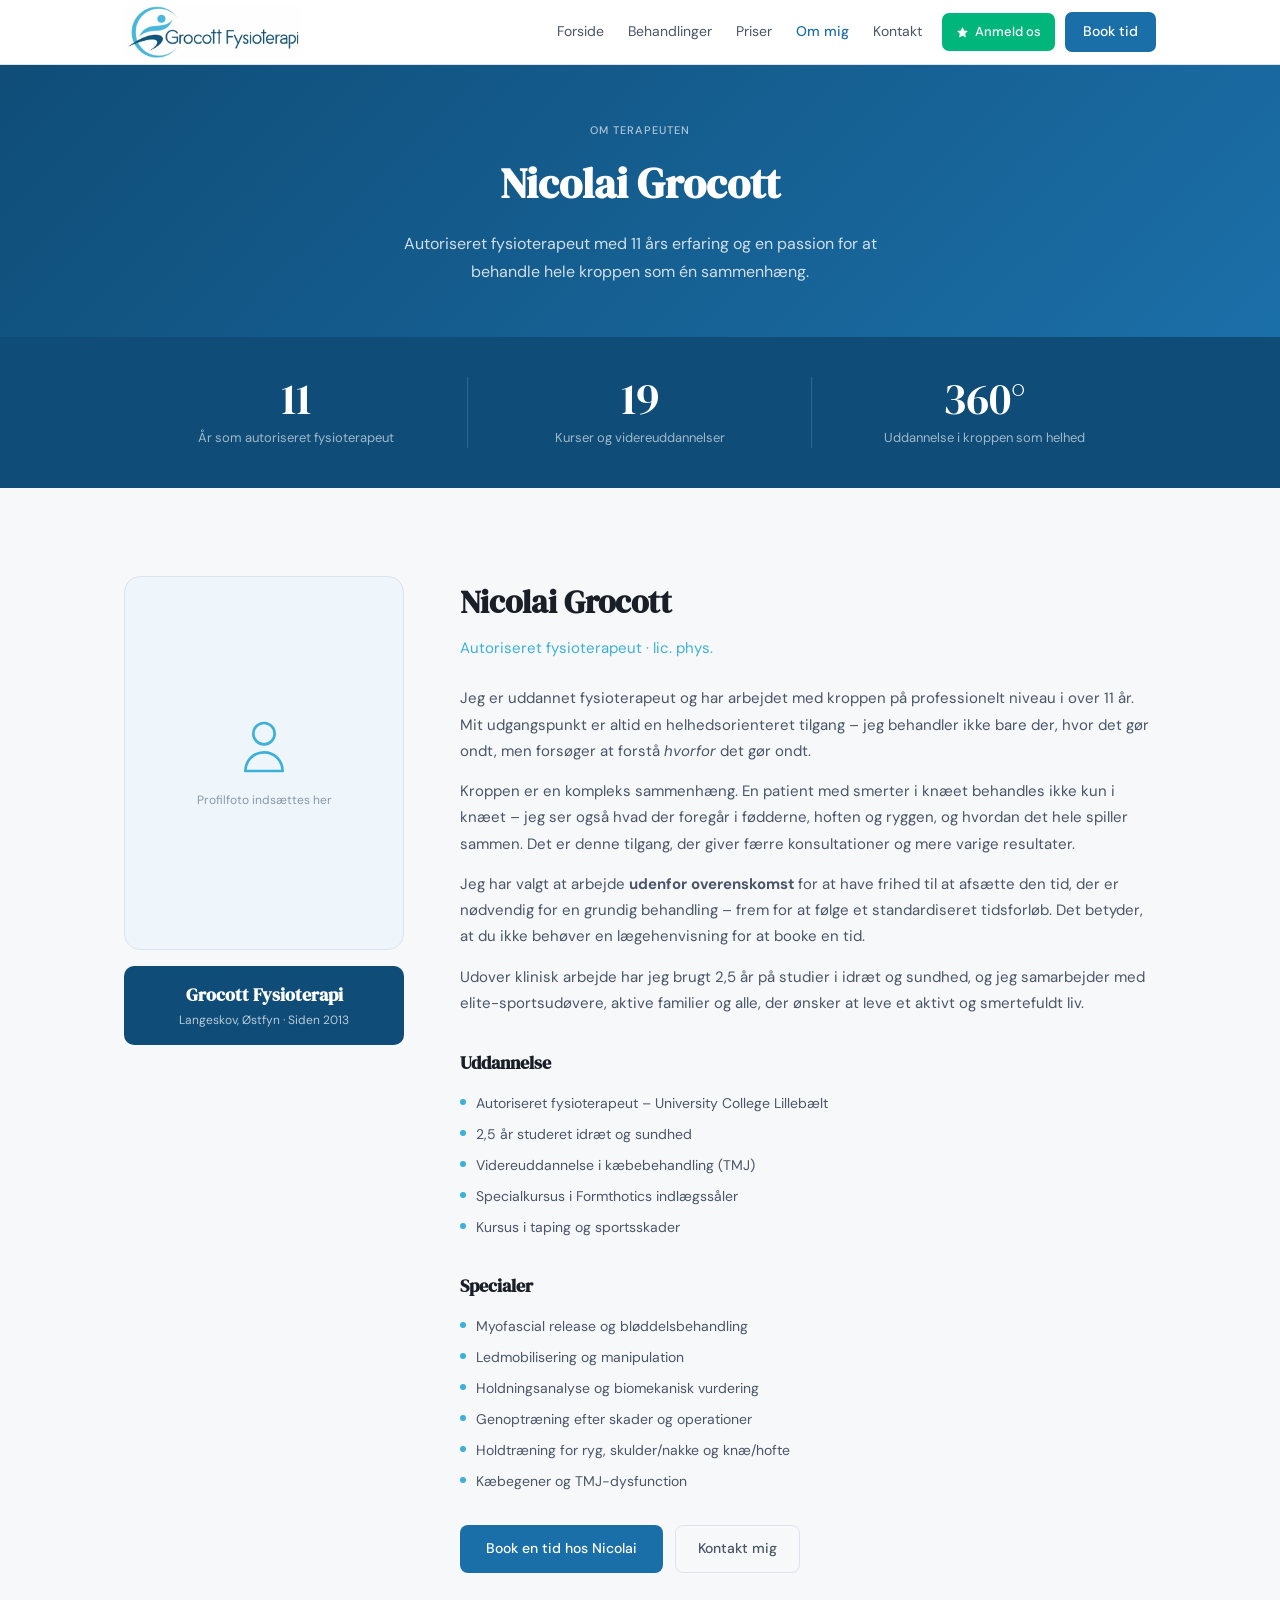
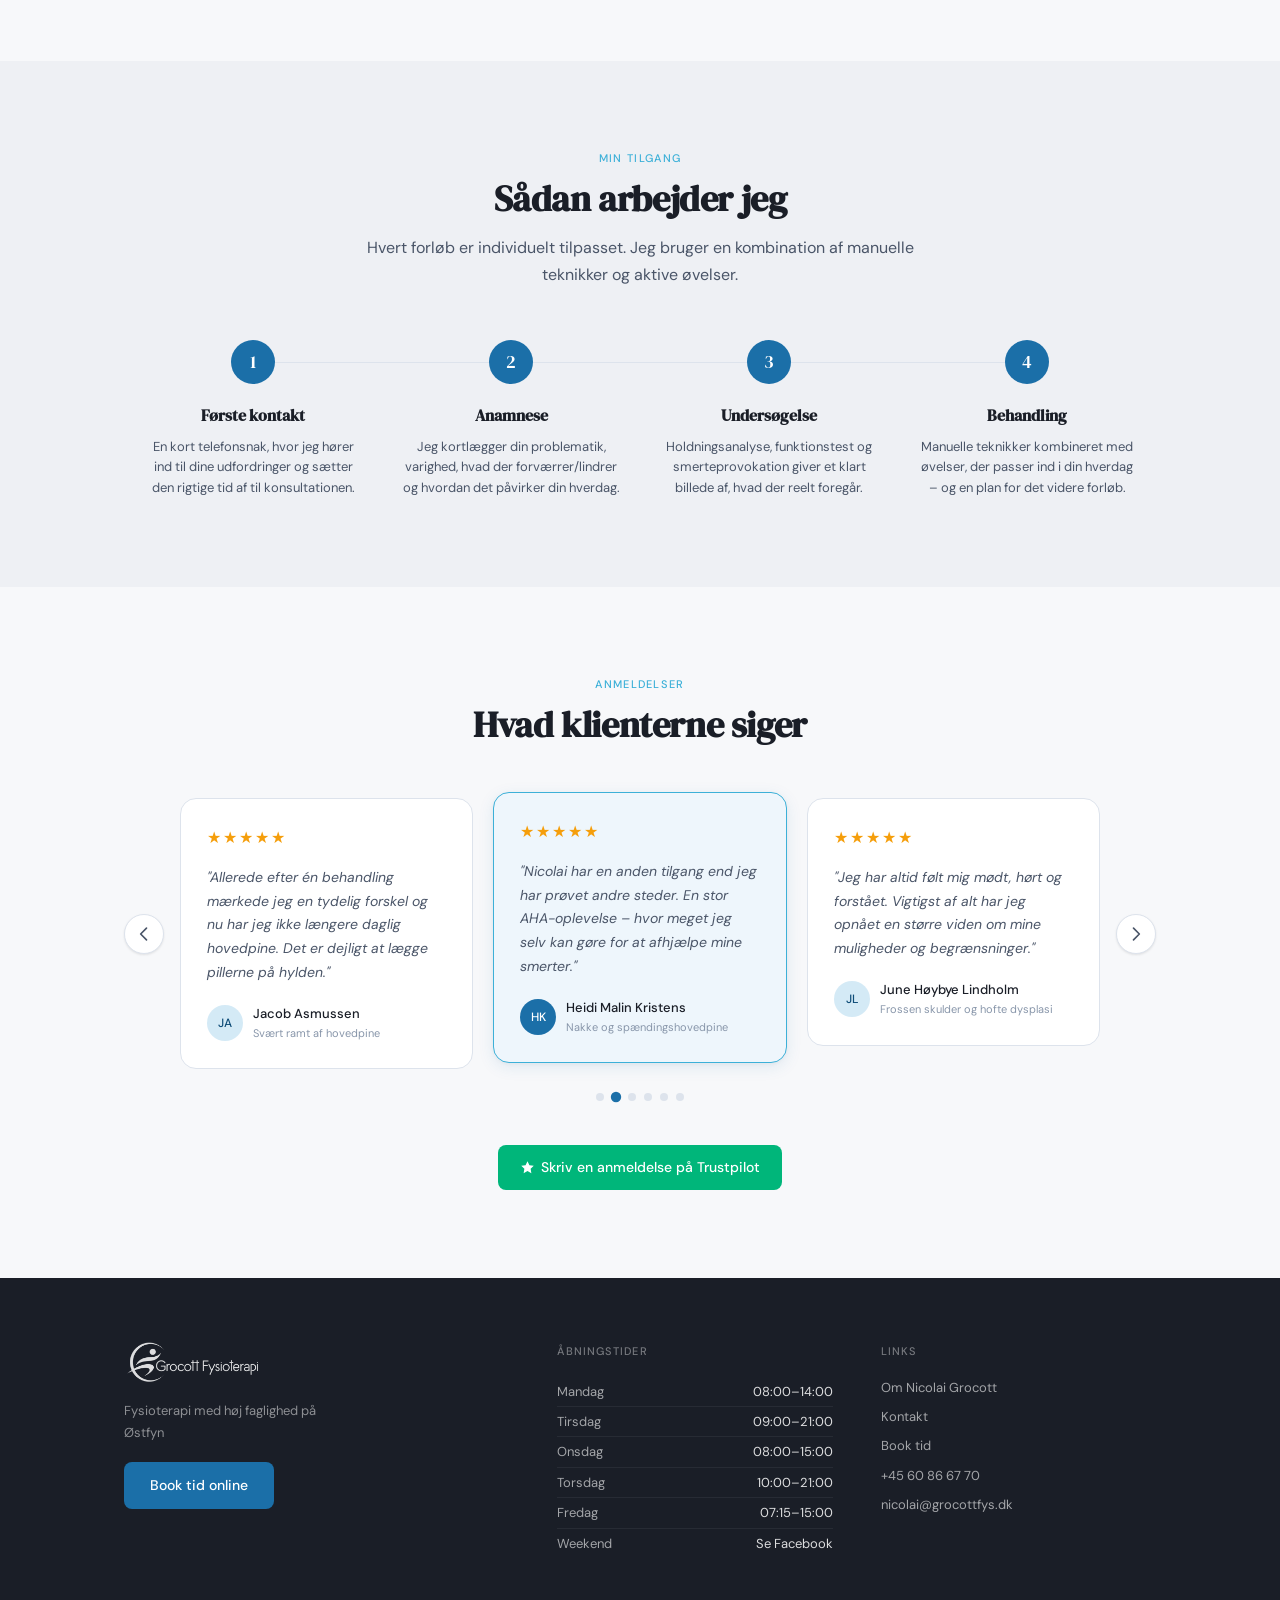
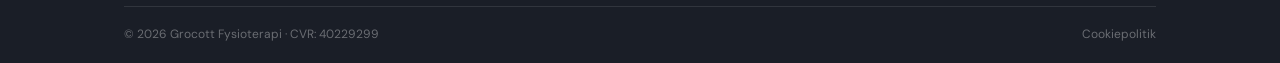
==== commit 11f6e880: "Rehaul" ====
--- a/about.html
+++ b/about.html
@@ -162,39 +162,23 @@
     </div>
   </section>
 
-  <!-- ══ ANMELDELSER ══════════════════════════════════ -->
-  <section class="section">
+  <!-- Anmeldelser karrusel — app.js indsætter kort i carouselTrack -->
+  <section class="section" id="reviewsCarousel">
     <div class="container">
       <div class="section__head">
         <div class="eyebrow">Anmeldelser</div>
         <h2 class="section__title">Hvad klienterne siger</h2>
       </div>
-      <div class="reviews-grid">
-        <div class="review-card">
-          <div class="review-card__stars">★★★★★</div>
-          <p class="review-card__text">"Allerede efter én behandling mærkede jeg en tydelig forskel og nu har jeg ikke længere daglig hovedpine. Det er dejligt at lægge pillerne på hylden."</p>
-          <div class="review-card__author">
-            <div class="review-card__avatar">JA</div>
-            <div><div class="review-card__name">Jacob Asmussen</div><div class="review-card__label">Svært ramt af hovedpine</div></div>
-          </div>
-        </div>
-        <div class="review-card review-card--featured">
-          <div class="review-card__stars">★★★★★</div>
-          <p class="review-card__text">"Nicolai har en anden tilgang end jeg har prøvet andre steder. Det har virket effektivt og en stor AHA-oplevelse – hvor meget jeg selv kan gøre for at afhjælpe mine smerter."</p>
-          <div class="review-card__author">
-            <div class="review-card__avatar">HK</div>
-            <div><div class="review-card__name">Heidi Malin Kristens</div><div class="review-card__label">Nakke og spændingshovedpine</div></div>
-          </div>
-        </div>
-        <div class="review-card">
-          <div class="review-card__stars">★★★★★</div>
-          <p class="review-card__text">"Jeg har altid følt mig mødt, hørt og forstået. Vigtigst af alt har jeg opnået en større viden om mine muligheder og begrænsninger."</p>
-          <div class="review-card__author">
-            <div class="review-card__avatar">JL</div>
-            <div><div class="review-card__name">June Høybye Lindholm</div><div class="review-card__label">Frossen skulder og hofte dysplasi</div></div>
-          </div>
-        </div>
-      </div>
+      <div class="carousel">
+        <button class="carousel__btn carousel__btn--prev" id="carouselPrev" type="button" aria-label="Forrige anmeldelse">
+          <svg width="20" height="20" viewBox="0 0 24 24" fill="none" stroke="currentColor" stroke-width="2"><path stroke-linecap="round" stroke-linejoin="round" d="M15 19l-7-7 7-7"/></svg>
+        </button>
+        <div class="reviews-grid" id="carouselTrack"></div>
+        <button class="carousel__btn carousel__btn--next" id="carouselNext" type="button" aria-label="Næste anmeldelse">
+          <svg width="20" height="20" viewBox="0 0 24 24" fill="none" stroke="currentColor" stroke-width="2"><path stroke-linecap="round" stroke-linejoin="round" d="M9 5l7 7-7 7"/></svg>
+        </button>
+      </div>
+      <div class="carousel__dots" id="carouselDots"></div>
       <div class="section__cta">
         <a href="https://dk.trustpilot.com/review/grocottfys.dk" target="_blank" rel="noopener" class="btn-review btn-review--large">
           <svg width="15" height="15" viewBox="0 0 24 24" fill="currentColor"><path d="M12 2l3.09 6.26L22 9.27l-5 4.87 1.18 6.88L12 17.77l-6.18 3.25L7 14.14 2 9.27l6.91-1.01L12 2z"/></svg>
@@ -238,6 +222,10 @@
     </div>
   </footer>
 
+
+
   <script src="app.js"></script>
+
 </body>
 </html>
+
--- a/style.css
+++ b/style.css
@@ -122,7 +122,7 @@
 }
 
 .nav__logo { flex-shrink: 0; line-height: 0; text-decoration: none; }
-.nav__logo-img { height: 38px; width: auto; display: block; }
+.nav__logo-img { height: 52px; width: auto; display: block; }
 
 .nav__links { display: flex; align-items: center; gap: 24px; margin-left: auto; }
 
@@ -416,16 +416,20 @@
 .bview { display: none; }
 .bview--active { display: block; }
 
+/* Booking trin — skjul alle, vis kun det aktive */
+.view { display: none; }
+.view--active { display: block; }
+
 /* Service cards */
 .service-list { display: flex; flex-direction: column; gap: 9px; }
-.service-card { border: 1.5px solid var(--border); border-radius: var(--radius); padding: 13px 16px; cursor: pointer; display: flex; align-items: center; gap: 13px; transition: border-color .15s, background .15s, transform .12s; position: relative; }
-.service-card::before { content: ''; position: absolute; left: 0; top: 0; bottom: 0; width: 3px; background: var(--blue); transform: scaleY(0); transition: transform .2s; border-radius: 2px 0 0 2px; }
-.service-card:hover { border-color: var(--blue-mid); background: var(--blue-xlight); transform: translateX(2px); }
-.service-card:hover::before, .service-card--selected::before { transform: scaleY(1); }
-.service-card--selected { border-color: var(--blue); background: var(--blue-xlight); }
+.service { border: 1.5px solid var(--border); border-radius: var(--radius); padding: 13px 16px; cursor: pointer; display: flex; align-items: center; gap: 13px; transition: border-color .15s, background .15s, transform .12s; position: relative; }
+.service::before { content: ''; position: absolute; left: 0; top: 0; bottom: 0; width: 3px; background: var(--blue); transform: scaleY(0); transition: transform .2s; border-radius: 2px 0 0 2px; }
+.service:hover { border-color: var(--blue-mid); background: var(--blue-xlight); transform: translateX(2px); }
+.service:hover::before, .service--selected::before { transform: scaleY(1); }
+.service--selected { border-color: var(--blue); background: var(--blue-xlight); }
 
 .svc-check { width: 20px; height: 20px; border-radius: 50%; border: 1.5px solid var(--border); flex-shrink: 0; display: flex; align-items: center; justify-content: center; transition: all .2s; }
-.service-card--selected .svc-check { background: var(--blue); border-color: var(--blue); }
+.service--selected .svc-check { background: var(--blue); border-color: var(--blue); }
 .svc-info { flex: 1; min-width: 0; }
 .svc-name { font-weight: 500; font-size: 14px; }
 .svc-desc { font-size: 12px; color: var(--text-soft); margin-top: 1px; }
@@ -548,6 +552,7 @@
 @media (max-width: 640px) {
   .nav__links { display: none; }
   .nav__actions .btn-review { display: none; }
+  .nav__actions .btn-book-nav { display: none; }
   .hamburger { display: flex; }
   .nav__links.open { display: flex; flex-direction: column; position: absolute; top: 64px; left: 0; right: 0; background: var(--white); border-bottom: 1px solid var(--border); padding: 16px 24px; gap: 16px; z-index: 199; }
   .booking-layout { grid-template-columns: 1fr; }
@@ -736,3 +741,97 @@
 /* Btn-row hjælpeklasse */
 .btn-row { display: flex; justify-content: flex-end; gap: 10px; margin-top: 20px; }
 .btn-row--center { justify-content: center; }
+
+
+/* ═══════════════════════════════════════════════════════════
+   TILFØJET: Modal, Karrusel og Nav mobilmenu
+   ═══════════════════════════════════════════════════════════ */
+
+/* ── BEHANDLINGSKORT: hover og "Læs mere" hint ────────────── */
+.treat {
+  background: #fff;
+  border: 1px solid var(--border);
+  border-radius: var(--radius-lg);
+  padding: 24px;
+  transition: box-shadow .2s, transform .2s, border-color .2s;
+  cursor: pointer;
+  position: relative;
+}
+.treat:hover { box-shadow: var(--shadow-md); transform: translateY(-2px); border-color: var(--blue-mid); }
+.treat__icon { width: 48px; height: 48px; border-radius: 10px; display: flex; align-items: center; justify-content: center; margin-bottom: 14px; }
+.treat__icon[data-c="1"] { background: #fff3e0; color: #e65100; }
+.treat__icon[data-c="2"] { background: var(--blue-xlight); color: var(--blue); }
+.treat__icon[data-c="3"] { background: #fde8e8; color: #c0392b; }
+.treat__icon[data-c="4"] { background: #e8f5fe; color: #0277bd; }
+.treat__icon[data-c="5"] { background: #f3e8fd; color: #7b3fc4; }
+.treat__icon[data-c="6"] { background: #e8fdf4; color: #1a7a5e; }
+.treat__name { font: 400 17px/1.3 'DM Serif Display', serif; margin-bottom: 7px; }
+.treat__desc { font-size: 13px; color: var(--text-mid); line-height: 1.6; }
+.treat__hint { font-size: 12px; font-weight: 500; color: var(--blue); margin-top: 12px; opacity: 0; transform: translateY(4px); transition: opacity .2s, transform .2s; }
+.treat:hover .treat__hint { opacity: 1; transform: translateY(0); }
+
+/* ── MODAL ────────────────────────────────────────────────── */
+.modal { display: none; position: fixed; inset: 0; z-index: 500; background: rgba(15,22,36,.55); backdrop-filter: blur(3px); align-items: center; justify-content: center; padding: 20px; }
+.modal--open { display: flex; }
+.modal-open { overflow: hidden; }
+.modal__box { background: #fff; border-radius: var(--radius-lg); box-shadow: 0 24px 64px rgba(15,22,36,.22); max-width: 600px; width: 100%; max-height: 90vh; display: flex; flex-direction: column; animation: slideUp .22s cubic-bezier(.34,1.56,.64,1) both; overflow: hidden; }
+@keyframes slideUp { from { transform: translateY(20px); opacity: 0; } to { transform: translateY(0); opacity: 1; } }
+.modal__header { display: flex; align-items: center; justify-content: space-between; padding: 20px 24px 18px; border-bottom: 1px solid var(--border); flex-shrink: 0; }
+.modal__title { font: 400 22px/1.2 'DM Serif Display', serif; }
+.modal__close { width: 36px; height: 36px; border-radius: 8px; border: 1px solid var(--border); background: none; cursor: pointer; display: flex; align-items: center; justify-content: center; color: var(--text-mid); transition: all var(--ease); flex-shrink: 0; }
+.modal__close:hover { background: var(--sand-dark); color: var(--text); }
+.modal__body { padding: 24px; overflow-y: auto; flex: 1; }
+.modal__short { font-size: 15px; color: var(--blue-mid); font-weight: 500; margin-bottom: 20px; padding-bottom: 16px; border-bottom: 1px solid var(--border); }
+.modal__content p { font-size: 14px; color: var(--text-mid); line-height: 1.75; margin-bottom: 14px; }
+.modal__content h4 { font: 400 16px/1.3 'DM Serif Display', serif; margin: 20px 0 10px; }
+.modal__content ul { list-style: none; display: flex; flex-direction: column; gap: 7px; margin-bottom: 14px; }
+.modal__content ul li { display: flex; align-items: flex-start; gap: 9px; font-size: 14px; color: var(--text-mid); line-height: 1.5; }
+.modal__content ul li::before { content: ''; flex-shrink: 0; margin-top: 7px; width: 6px; height: 6px; border-radius: 50%; background: var(--blue-mid); }
+.modal__footer { display: flex; gap: 10px; padding: 16px 24px; border-top: 1px solid var(--border); flex-shrink: 0; }
+
+/* ── KARRUSEL ─────────────────────────────────────────────── */
+.carousel { display: flex; align-items: center; gap: 16px; }
+.carousel__btn { flex-shrink: 0; width: 40px; height: 40px; border-radius: 50%; border: 1.5px solid var(--border); background: #fff; cursor: pointer; display: flex; align-items: center; justify-content: center; color: var(--text-mid); transition: all var(--ease); box-shadow: var(--shadow-sm); }
+.carousel__btn:hover { border-color: var(--blue-mid); background: var(--blue-xlight); color: var(--blue); }
+.carousel__dots { display: flex; justify-content: center; gap: 8px; margin-top: 24px; }
+.carousel__dot { width: 8px; height: 8px; border-radius: 50%; border: none; background: var(--border); cursor: pointer; padding: 0; transition: background var(--ease), transform var(--ease); }
+.carousel__dot--active { background: var(--blue); transform: scale(1.3); }
+.carousel__dot:hover { background: var(--blue-mid); }
+
+/* ── REVIEW-KORT (bruges af karrusel) ─────────────────────── */
+.review { background: #fff; border: 1px solid var(--border); border-radius: var(--radius-lg); padding: 26px; }
+.review--featured { border-color: var(--blue-mid); background: var(--blue-xlight); transform: translateY(-6px); box-shadow: var(--shadow-md); }
+.review__stars { color: #f59e0b; font-size: 16px; margin-bottom: 14px; letter-spacing: 2px; }
+.review__text { font-size: 14px; color: var(--text-mid); line-height: 1.7; margin-bottom: 18px; font-style: italic; }
+.review__author { display: flex; align-items: center; gap: 10px; }
+.review__avatar { width: 36px; height: 36px; border-radius: 50%; background: var(--blue-light); color: var(--blue-dark); font: 500 12px/1 'DM Sans', sans-serif; display: flex; align-items: center; justify-content: center; flex-shrink: 0; }
+.review--featured .review__avatar { background: var(--blue); color: #fff; }
+.review__name { font-size: 13px; font-weight: 500; }
+.review__label { font-size: 11px; color: var(--text-soft); }
+
+/* ── MOBILMENU ────────────────────────────────────────────── */
+/* Book tid i mobilmenuen — skjult på desktop */
+.nav__book-mobile { display: none; }
+
+/* Hamburger X-animation */
+.hamburger span { transition: transform .2s, opacity .2s; }
+.hamburger.is-active span:nth-child(1) { transform: translateY(7px) rotate(45deg); }
+.hamburger.is-active span:nth-child(2) { opacity: 0; transform: scaleX(0); }
+.hamburger.is-active span:nth-child(3) { transform: translateY(-7px) rotate(-45deg); }
+
+@media (max-width: 640px) {
+  /* Vis Book tid i hamburger-menuen */
+  .nav__book-mobile { display: inline-flex; width: 100%; justify-content: center; margin-top: 4px; }
+
+  /* Karrusel: ét kort ad gangen */
+  .reviews-grid { grid-template-columns: 1fr !important; }
+  .reviews-grid .review:not(.review--featured) { display: none; }
+
+  /* Modal: slide op fra bunden */
+  .modal { align-items: flex-end; padding: 0; }
+  .modal__box { max-height: 95vh; border-radius: var(--radius-lg) var(--radius-lg) 0 0; position: fixed; bottom: 0; left: 0; right: 0; max-width: 100%; animation: slideUpMobile .25s ease both; }
+  @keyframes slideUpMobile { from { transform: translateY(100%); } to { transform: translateY(0); } }
+
+  /* Karrusel-pile: skjul på mobil, brug swipe */
+  .carousel__btn { display: none; }
+}
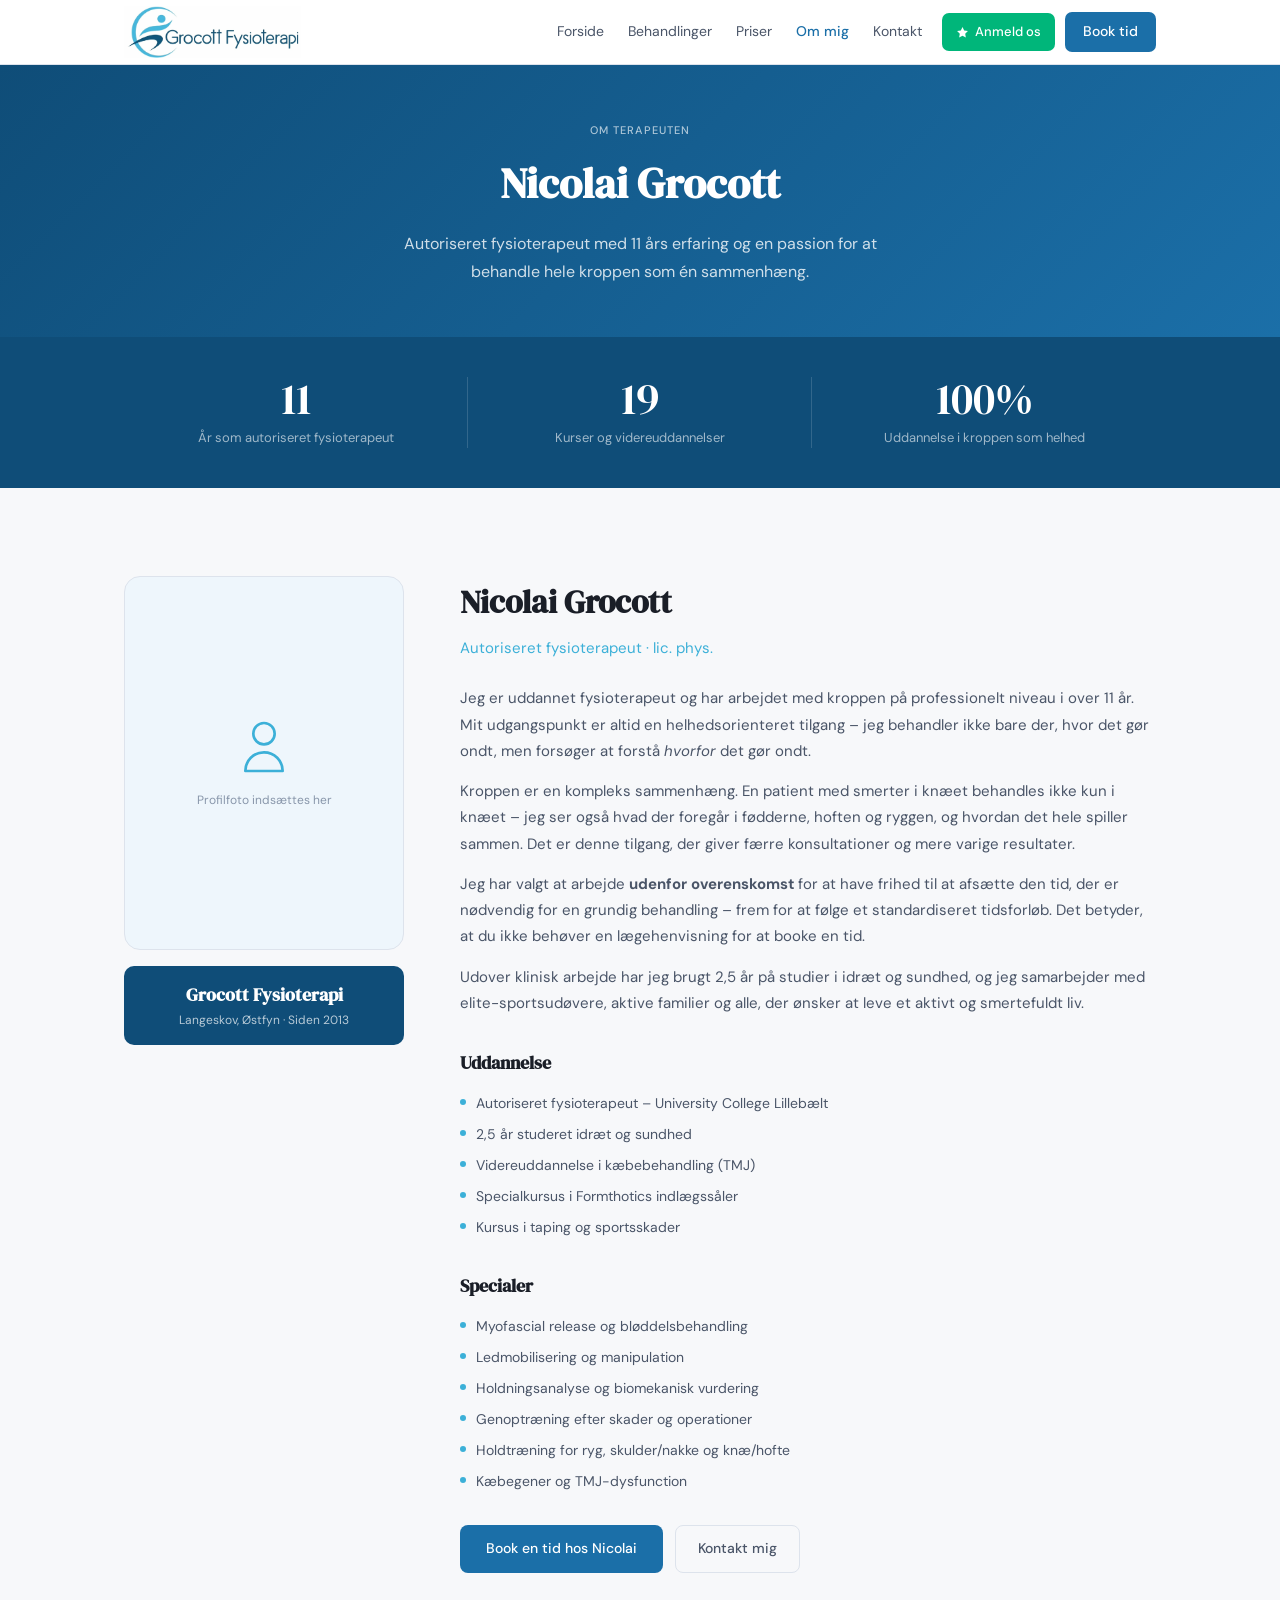
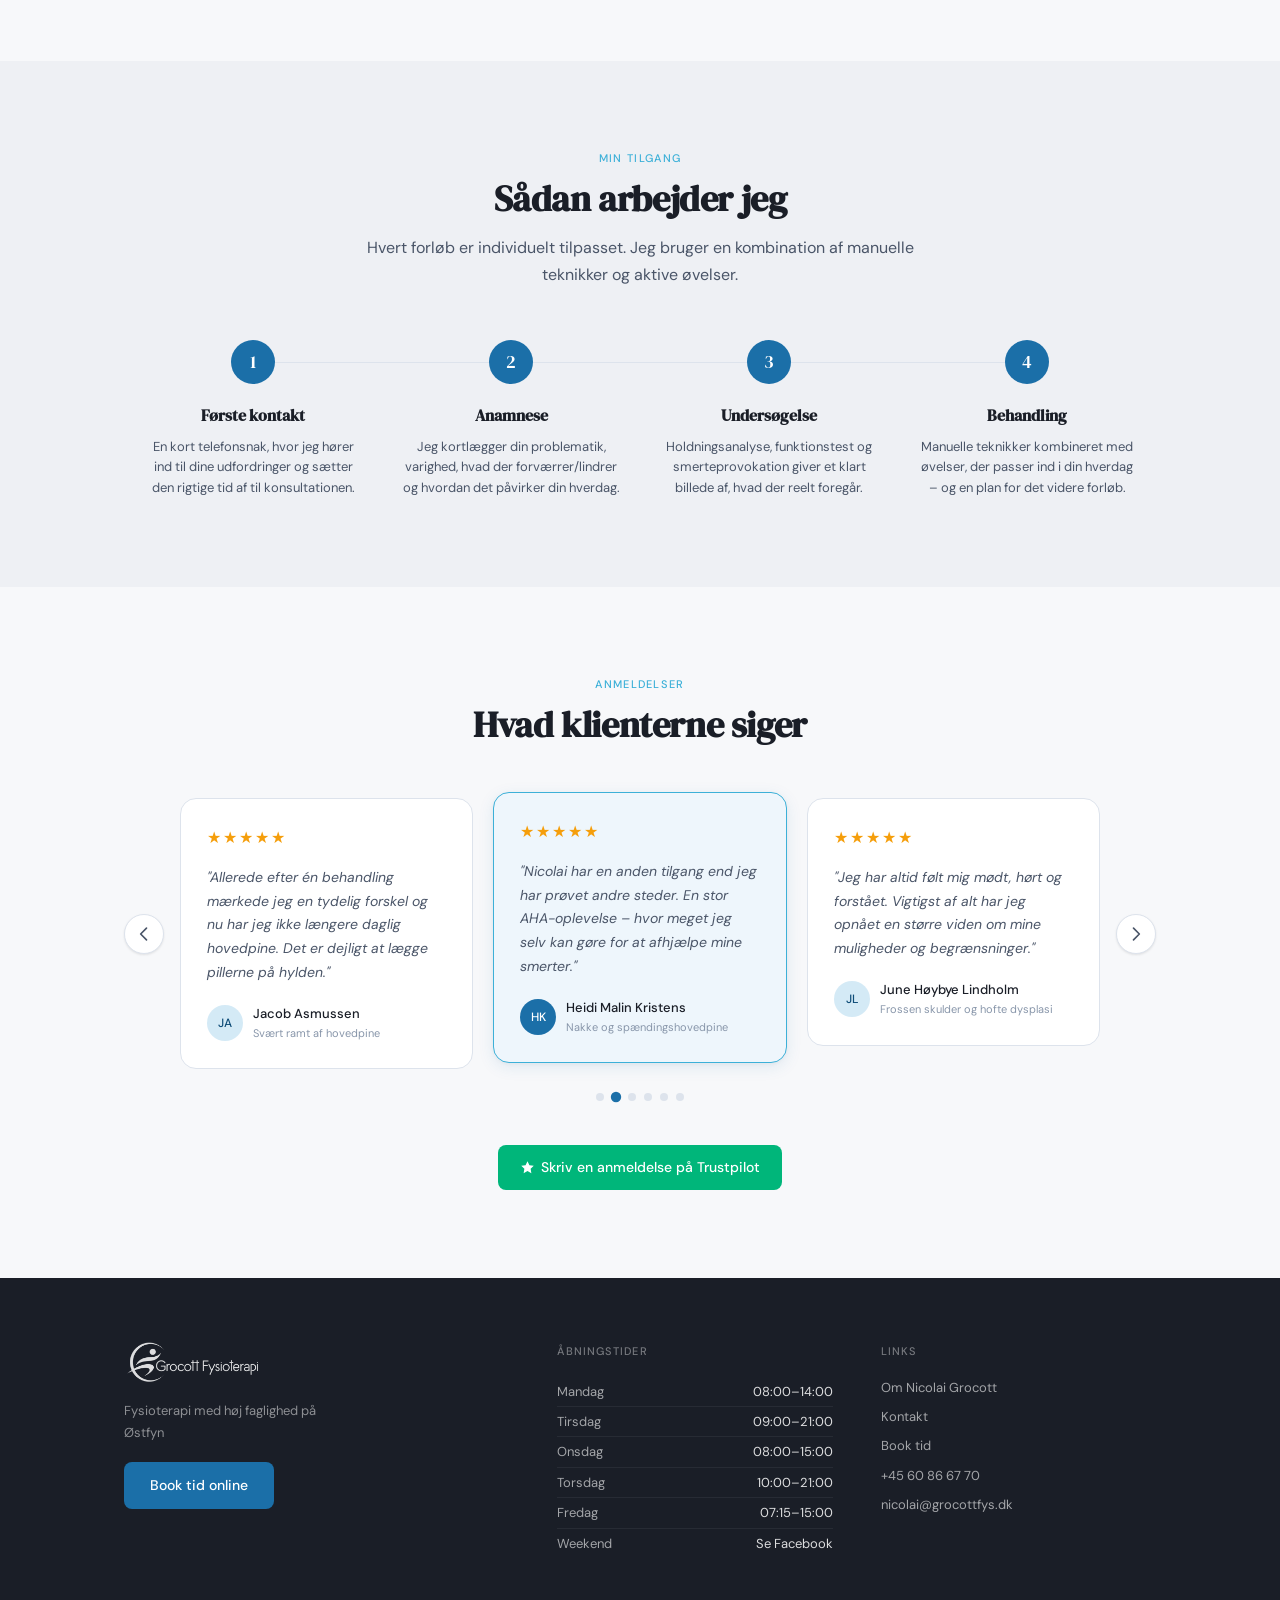
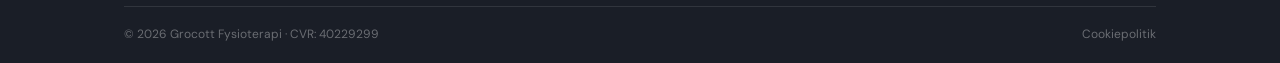
==== commit 1001ab46: "Styling" ====
--- a/about.html
+++ b/about.html
@@ -21,6 +21,13 @@
         <a href="index.html#priser"       class="nav__link">Priser</a>
         <a href="about.html"                 class="nav__link nav__link--active">Om mig</a>
         <a href="contact.html"            class="nav__link">Kontakt</a>
+        <!-- Book tid vises kun i mobilmenuen -->
+        <a href="booking.html" class="btn-book-nav nav__book-mobile">Book tid</a>
+        <!-- Anmeld os vises kun i mobilmenuen -->
+        <a href="https://dk.trustpilot.com/review/grocottfys.dk" target="_blank" rel="noopener" class="btn-review nav__review-mobile">
+          <svg width="13" height="13" viewBox="0 0 24 24" fill="currentColor"><path d="M12 2l3.09 6.26L22 9.27l-5 4.87 1.18 6.88L12 17.77l-6.18 3.25L7 14.14 2 9.27l6.91-1.01L12 2z"/></svg>
+          Anmeld os
+        </a>
       </nav>
       <div class="nav__actions">
         <a href="https://dk.trustpilot.com/review/grocottfys.dk" target="_blank" rel="noopener" class="btn-review">
@@ -57,7 +64,7 @@
           <div class="om-stat__lbl">Kurser og videreuddannelser</div>
         </div>
         <div class="om-stat">
-          <div class="om-stat__num">360°</div>
+          <div class="om-stat__num">100%</div>
           <div class="om-stat__lbl">Uddannelse i kroppen som helhed</div>
         </div>
       </div>
--- a/style.css
+++ b/style.css
@@ -188,10 +188,36 @@
 .badge__sep { width: 1px; height: 36px; background: var(--border); }
 
 .hero__visual {
-  flex: 0 0 340px; position: relative; height: 380px;
+  flex: 0 0 340px; position: relative; height: 420px;
   display: flex; align-items: center; justify-content: center;
 }
-.hero__shape { width: 260px; height: 320px; background: var(--blue-light); border-radius: 55% 45% 50% 50% / 50% 50% 55% 45%; opacity: .45; }
+
+/* Organisk gennemsigtig bobbel bag billedet */
+.hero__bubble {
+  position: absolute;
+  width: 300px; height: 360px;
+  background: linear-gradient(135deg, var(--blue-light) 0%, rgba(58,181,217,.25) 100%);
+  border-radius: 55% 45% 48% 52% / 50% 52% 48% 50%;
+  animation: morphBubble 8s ease-in-out infinite;
+  z-index: 0;
+}
+@keyframes morphBubble {
+  0%,100% { border-radius: 55% 45% 48% 52% / 50% 52% 48% 50%; }
+  33%     { border-radius: 48% 52% 55% 45% / 52% 48% 52% 48%; }
+  66%     { border-radius: 52% 48% 45% 55% / 48% 52% 48% 52%; }
+}
+
+/* Foto oven på bobbelen */
+.hero__photo {
+  position: relative; z-index: 1;
+  width: 270px; height: 360px;
+  object-fit: cover; object-position: center top;
+  border-radius: 50% 50% 46% 54% / 50% 50% 46% 54%;
+  box-shadow: 0 16px 48px rgba(27,111,168,.18);
+  filter: drop-shadow(0 8px 24px rgba(27,111,168,.15));
+}
+
+.hero__shape { display: none; } /* Ikke længere i brug */
 
 .hero__float-card {
   position: absolute; top: 44px; right: 0;
@@ -276,6 +302,9 @@
    ══════════════════════════════════════════════════════ */
 
 .prices-wrap { display: grid; grid-template-columns: 1fr 1.3fr; gap: 32px; align-items: start; }
+/* Centreret pristabel uden klippekort */
+.prices-center { display: flex; justify-content: center; }
+.prices-center .prices-table { max-width: 480px; width: 100%; }
 
 .prices-table { background: var(--white); border: 1px solid var(--border); border-radius: var(--radius-lg); overflow: hidden; }
 .prices-table__head { background: var(--blue-dark); color: #fff; font-size: 13px; font-weight: 500; letter-spacing: .06em; text-transform: uppercase; padding: 12px 18px; }
@@ -456,18 +485,18 @@
 
 /* Time slots */
 .times__label { font-size: 13px; font-weight: 500; color: var(--text-mid); margin-bottom: 10px; padding-bottom: 8px; border-bottom: 1px solid var(--border); }
-.times__date-str { color: var(--blue-dark); }
+.times__date-str, .times__date { color: var(--blue-dark); }
 .times__grid { display: grid; grid-template-columns: repeat(3,1fr); gap: 6px; }
 .times__placeholder { font-size: 13px; color: var(--text-soft); text-align: center; padding: 28px 0; line-height: 1.9; }
-.time-btn { border: 1px solid var(--border); border-radius: 8px; padding: 9px 4px; text-align: center; font-size: 13px; font-family: 'DM Sans', sans-serif; cursor: pointer; background: var(--white); color: var(--text); transition: all .15s; }
-.time-btn:hover { border-color: var(--blue-mid); background: var(--blue-xlight); color: var(--blue-dark); }
-.time-btn--selected { background: var(--blue); border-color: var(--blue); color: #fff; font-weight: 500; }
+.time-btn, .time { border: 1px solid var(--border); border-radius: 8px; padding: 9px 4px; text-align: center; font-size: 13px; font-family: 'DM Sans', sans-serif; cursor: pointer; background: var(--white); color: var(--text); transition: all .15s; }
+.time-btn:hover, .time:hover { border-color: var(--blue-mid); background: var(--blue-xlight); color: var(--blue-dark); }
+.time-btn--selected, .time--selected { background: var(--blue); border-color: var(--blue); color: #fff; font-weight: 500; }
 
 /* Confirm */
 .confirm-row { display: flex; justify-content: space-between; align-items: flex-start; padding: 11px 0; border-bottom: 1px solid var(--border); font-size: 14px; gap: 16px; }
 .confirm-row:last-of-type { border-bottom: none; }
-.confirm-key { color: var(--text-soft); }
-.confirm-val { font-weight: 500; text-align: right; }
+.confirm-key, .confirm-row__k { color: var(--text-soft); }
+.confirm-val, .confirm-row__v { font-weight: 500; text-align: right; }
 .confirm-total { display: flex; justify-content: space-between; padding: 16px 0 0; font-size: 16px; font-weight: 500; border-top: 1px solid var(--border); margin-top: 4px; }
 .confirm-total span:last-child { color: var(--blue-dark); }
 
@@ -811,7 +840,7 @@
 
 /* ── MOBILMENU ────────────────────────────────────────────── */
 /* Book tid i mobilmenuen — skjult på desktop */
-.nav__book-mobile { display: none; }
+.nav__book-mobile, .nav__review-mobile { display: none; }
 
 /* Hamburger X-animation */
 .hamburger span { transition: transform .2s, opacity .2s; }
@@ -821,7 +850,8 @@
 
 @media (max-width: 640px) {
   /* Vis Book tid i hamburger-menuen */
-  .nav__book-mobile { display: inline-flex; width: 100%; justify-content: center; margin-top: 4px; }
+  .nav__book-mobile   { display: inline-flex; width: 100%; justify-content: center; margin-top: 4px; }
+  .nav__review-mobile { display: inline-flex; width: 100%; justify-content: center; margin-top: 4px; }
 
   /* Karrusel: ét kort ad gangen */
   .reviews-grid { grid-template-columns: 1fr !important; }
@@ -835,3 +865,83 @@
   /* Karrusel-pile: skjul på mobil, brug swipe */
   .carousel__btn { display: none; }
 }
+
+
+/* ══ BOOKING: manglende klasser (genereres af booking.js) ══════════════════ */
+
+/* Service-kort indhold */
+.service__check {
+  width: 20px; height: 20px; border-radius: 50%;
+  border: 1.5px solid var(--border);
+  flex-shrink: 0; display: flex; align-items: center; justify-content: center;
+  transition: all .2s;
+  background: var(--white);
+}
+.service--selected .service__check { background: var(--blue); border-color: var(--blue); }
+
+.service__info  { flex: 1; min-width: 0; }
+.service__name  { font-weight: 500; font-size: 14px; color: var(--text); }
+.service__desc  { font-size: 12px; color: var(--text-soft); margin-top: 2px; }
+
+.service__meta  { text-align: right; flex-shrink: 0; }
+.service__price { font-weight: 500; font-size: 14px; color: var(--text); }
+.service__dur   {
+  font-size: 11px; color: var(--text-soft);
+  background: var(--sand); padding: 2px 8px;
+  border-radius: 20px; display: inline-block; margin-top: 3px;
+}
+
+/* Booking-sidebar oversigt */
+.bsum {
+  background: var(--blue-xlight);
+  border: 1px solid rgba(27,111,168,.18);
+  border-radius: var(--radius-lg);
+  padding: 14px 18px;
+}
+.bsum__title {
+  font-size: 10px; font-weight: 500; letter-spacing: .1em;
+  text-transform: uppercase; color: var(--blue);
+  margin-bottom: 10px;
+}
+.bsum__row {
+  display: flex; justify-content: space-between;
+  font-size: 12.5px; padding: 4px 0;
+  border-bottom: 1px solid rgba(27,111,168,.1);
+  color: var(--text-mid);
+}
+.bsum__row:last-child { border-bottom: none; }
+.bsum__row strong    { color: var(--blue-dark); font-weight: 500; }
+
+
+/* ══ OM MIG: profil-billede ════════════════════════════════ */
+.profile-img-frame {
+  position: relative;
+  width: 100%;
+  border-radius: var(--radius-lg);
+  overflow: hidden;
+  box-shadow: var(--shadow-md);
+  aspect-ratio: 3/4;
+  background: var(--blue-xlight);
+}
+.profile-img {
+  width: 100%; height: 100%;
+  object-fit: cover; object-position: center top;
+  display: block;
+}
+
+/* ══ MOBIL: karrusel swipe-hint ════════════════════════════ */
+@media (max-width: 640px) {
+  /* Vis kun midterkortet (featured) på mobil */
+  .carousel__track .review:not(.review--featured) { display: none; }
+  /* Lille hint om at man kan swipe */
+  .carousel::after {
+    content: 'Swipe for flere →';
+    display: block;
+    font-size: 11px;
+    color: var(--text-soft);
+    text-align: center;
+    margin-top: 10px;
+    width: 100%;
+    order: 3;
+  }
+}
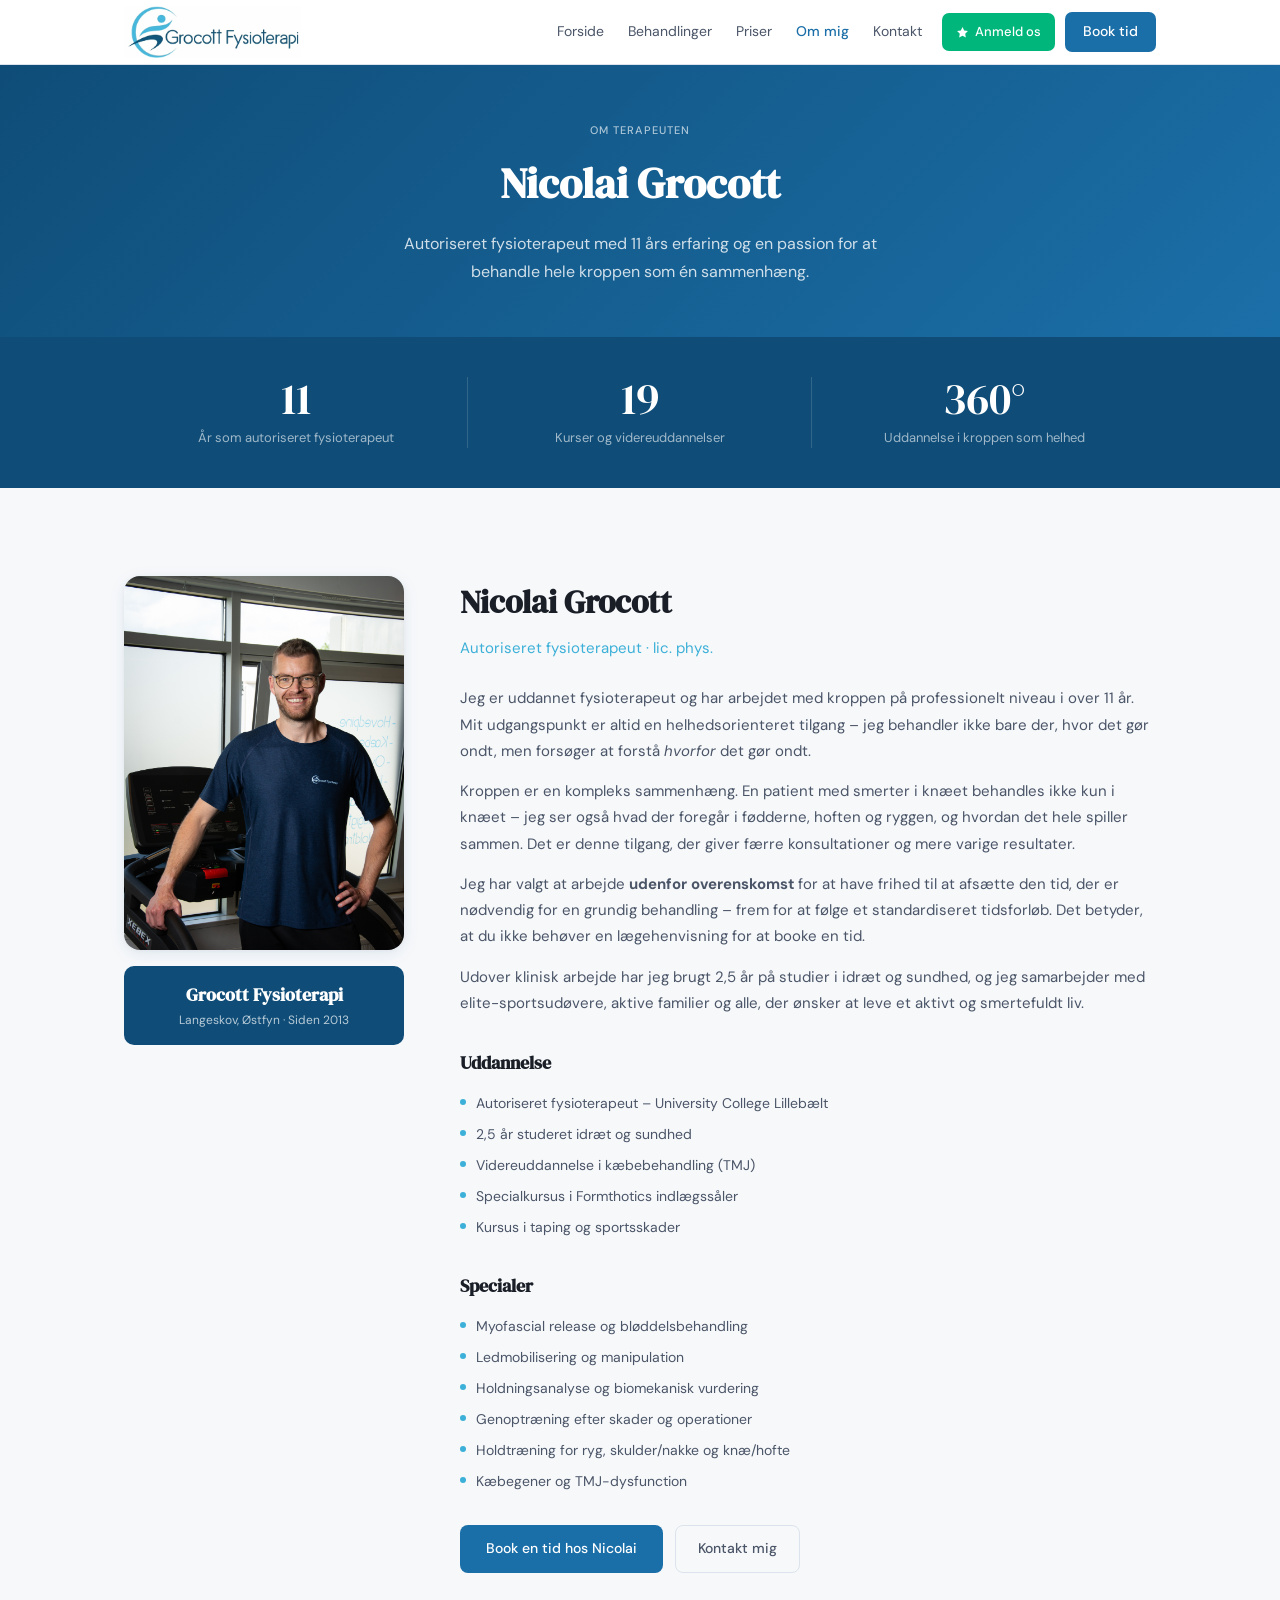
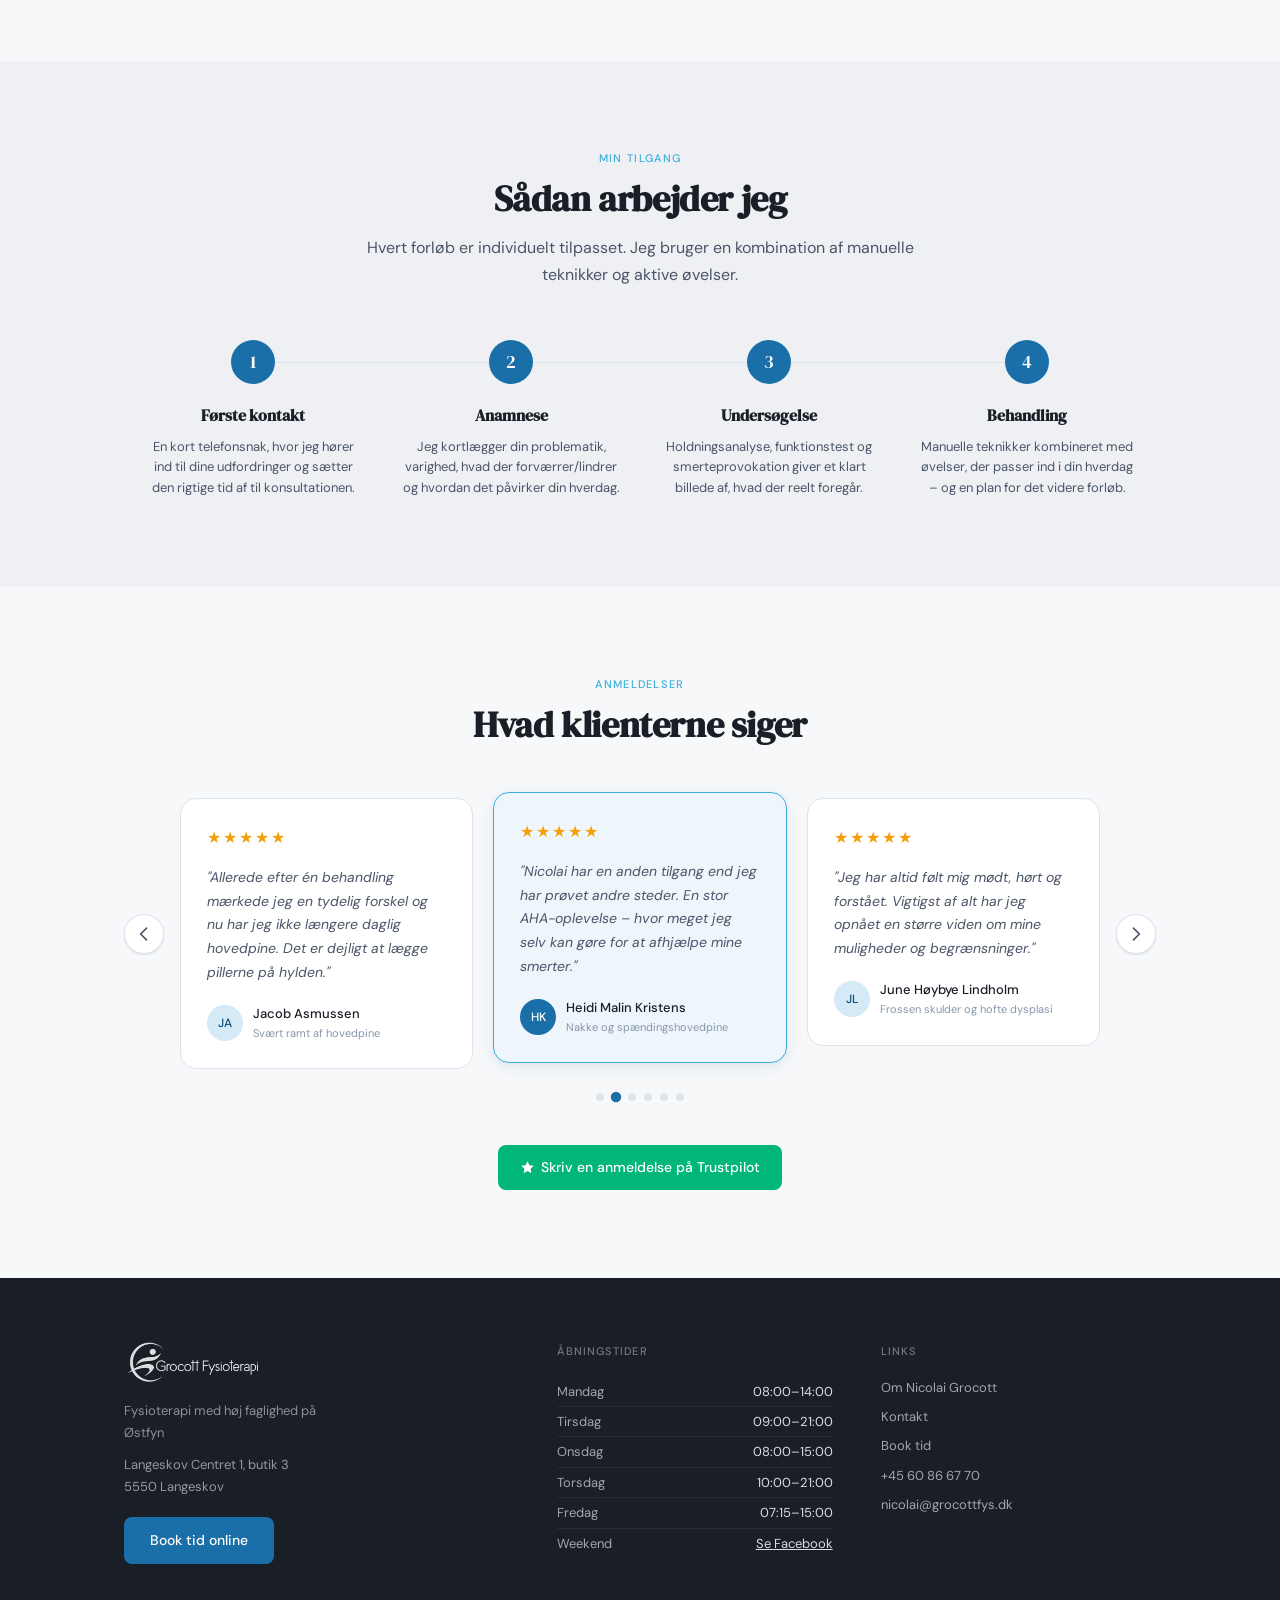
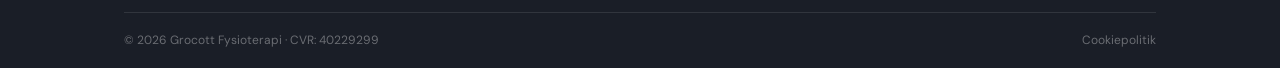
==== commit 0850cdf4: "FB link osv" ====
--- a/about.html
+++ b/about.html
@@ -64,7 +64,7 @@
           <div class="om-stat__lbl">Kurser og videreuddannelser</div>
         </div>
         <div class="om-stat">
-          <div class="om-stat__num">100%</div>
+          <div class="om-stat__num">360°</div>
           <div class="om-stat__lbl">Uddannelse i kroppen som helhed</div>
         </div>
       </div>
@@ -78,10 +78,8 @@
 
         <!-- Billede og badge-kort -->
         <div class="profile-img-wrap">
-          <div class="profile-img-placeholder">
-            <!-- Indsæt rigtig profilfoto her: <img src="nicolai.jpg" alt="Nicolai Grocott" /> -->
-            <svg width="64" height="64" viewBox="0 0 24 24" fill="none" stroke="currentColor" stroke-width="1"><path stroke-linecap="round" stroke-linejoin="round" d="M16 7a4 4 0 11-8 0 4 4 0 018 0zM12 14a7 7 0 00-7 7h14a7 7 0 00-7-7z"/></svg>
-            <span>Profilfoto indsættes her</span>
+          <div class="profile-img-frame">
+            <img src="img/DSC_5459.jpg" alt="Nicolai Grocott — autoriseret fysioterapeut" class="profile-img" />
           </div>
           <div class="profile-badge-card">
             <strong>Grocott Fysioterapi</strong>
@@ -202,6 +200,7 @@
         <div>
           <img src="img/logo_transparent.png" alt="Grocott Fysioterapi" class="footer__logo" />
           <p class="footer__tagline">Fysioterapi med høj faglighed på Østfyn</p>
+          <p class="footer__addr">Langeskov Centret 1, butik 3<br>5550 Langeskov</p>
           <a href="booking.html" class="btn-primary" style="margin-top:18px;display:inline-block">Book tid online</a>
         </div>
         <div>
@@ -211,7 +210,7 @@
           <div class="footer__hours-row"><span>Onsdag</span><strong>08:00–15:00</strong></div>
           <div class="footer__hours-row"><span>Torsdag</span><strong>10:00–21:00</strong></div>
           <div class="footer__hours-row"><span>Fredag</span><strong>07:15–15:00</strong></div>
-          <div class="footer__hours-row"><span>Weekend</span><strong>Se Facebook</strong></div>
+          <div class="footer__hours-row"><span>Weekend</span><strong><a href="https://www.facebook.com/grocottfysioterapi/?locale=da_DK" target="_blank" rel="noopener" style="color:inherit;text-decoration:underline;">Se Facebook</a></strong></div>
         </div>
         <div>
           <div class="footer__col-title">Links</div>
--- a/style.css
+++ b/style.css
@@ -945,3 +945,12 @@
     order: 3;
   }
 }
+
+
+/* Footer adresse over Book tid knap */
+.footer__addr {
+  font-size: 13px;
+  color: rgba(255,255,255,.55);
+  line-height: 1.7;
+  margin-top: 10px;
+}
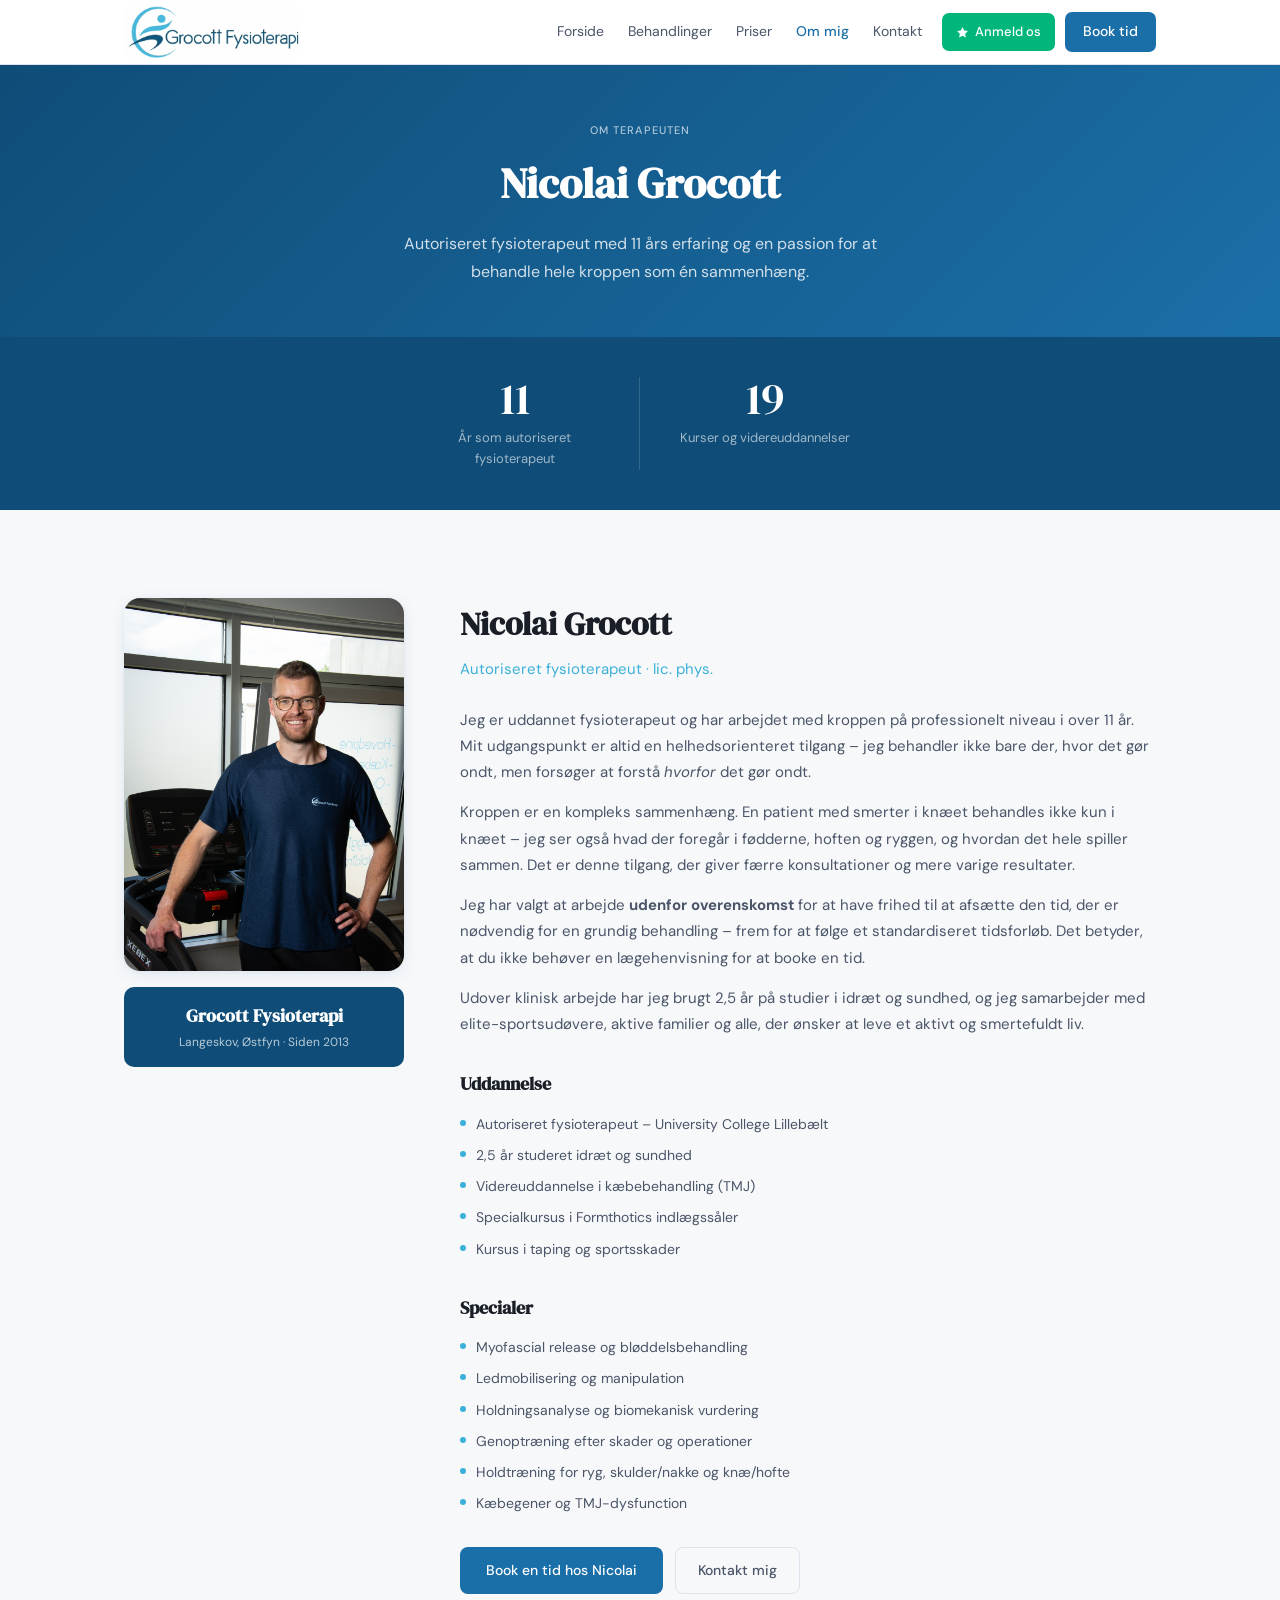
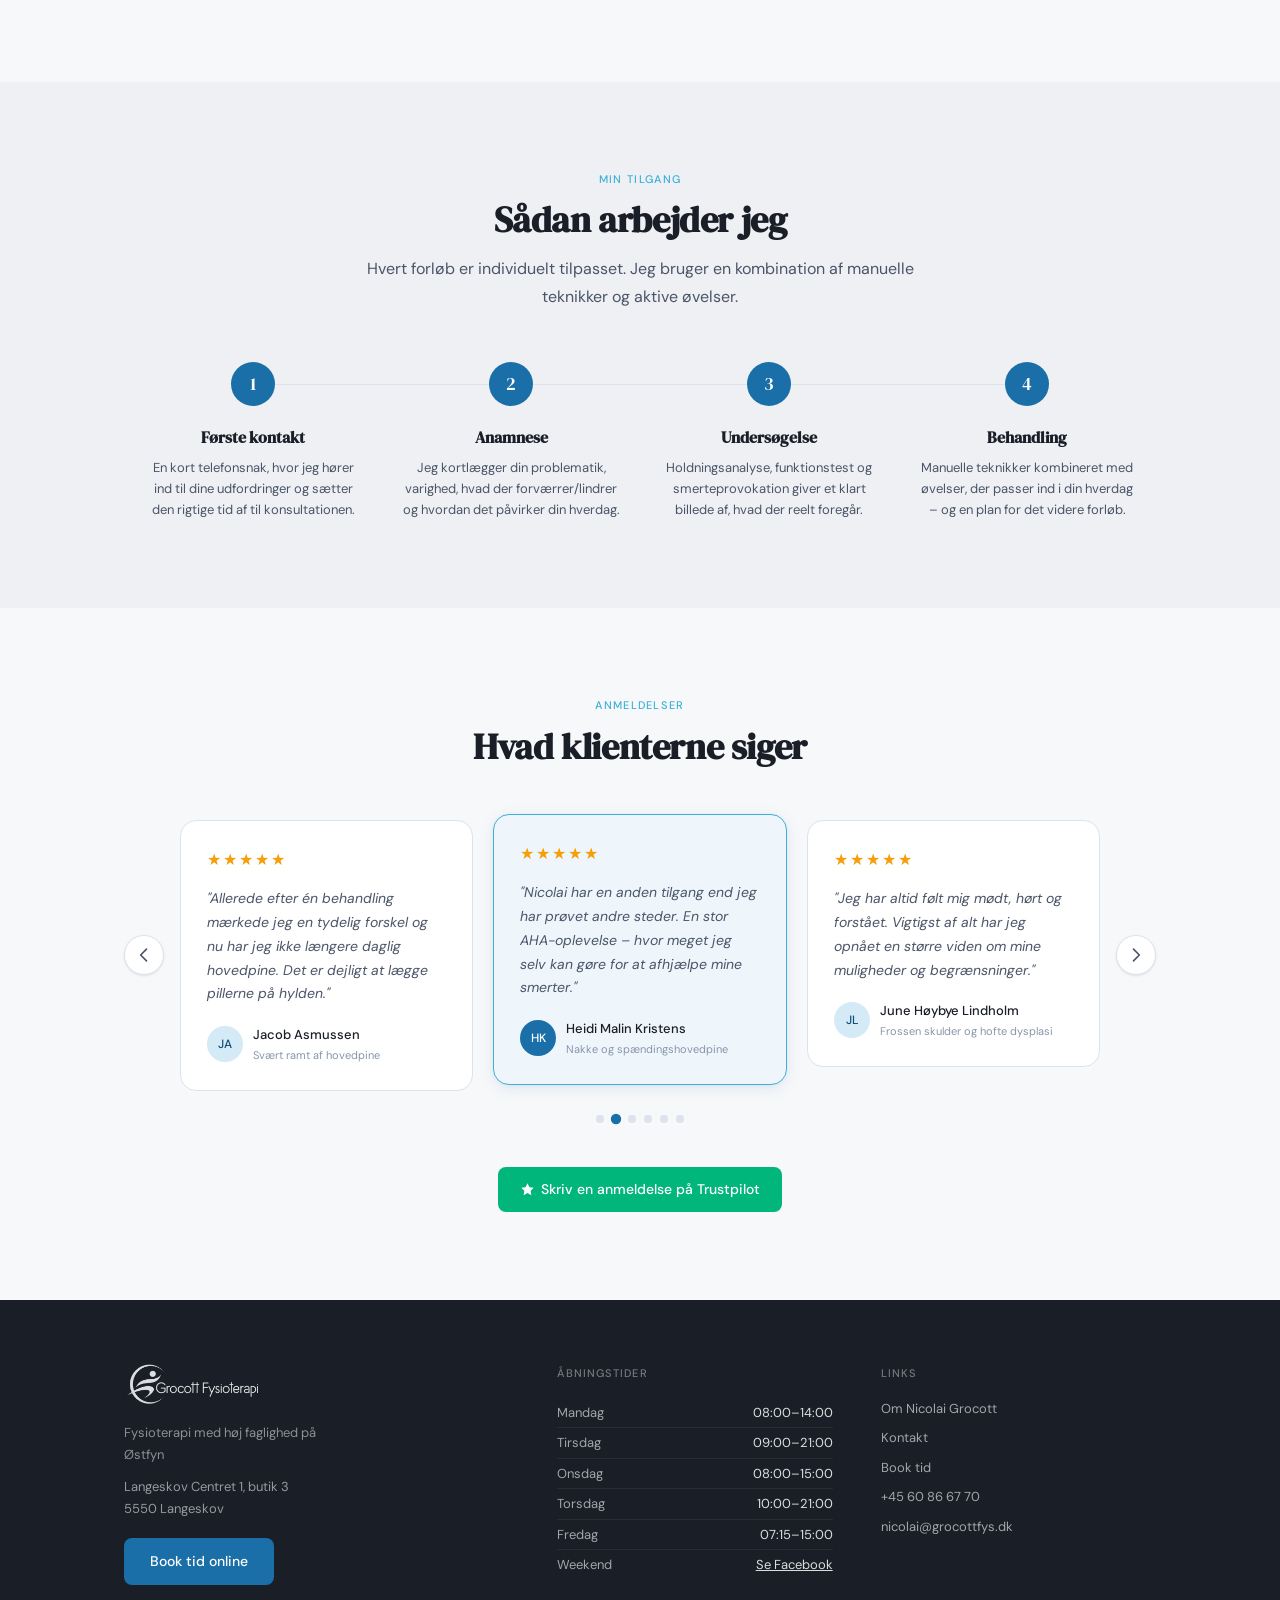
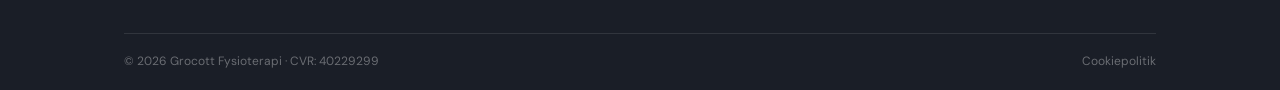
==== commit 4f8abe3e: "360" ====
--- a/about.html
+++ b/about.html
@@ -63,10 +63,6 @@
           <div class="om-stat__num">19</div>
           <div class="om-stat__lbl">Kurser og videreuddannelser</div>
         </div>
-        <div class="om-stat">
-          <div class="om-stat__num">360°</div>
-          <div class="om-stat__lbl">Uddannelse i kroppen som helhed</div>
-        </div>
       </div>
     </div>
   </section>
--- a/style.css
+++ b/style.css
@@ -371,7 +371,7 @@
 .cv-list li::before { content: ''; flex-shrink: 0; margin-top: 7px; width: 6px; height: 6px; border-radius: 50%; background: var(--blue-mid); }
 
 .om-stats-strip { background: var(--blue-dark); padding: 40px 0; margin: 0; }
-.om-stats-grid { display: grid; grid-template-columns: repeat(3,1fr); text-align: center; gap: 0; }
+.om-stats-grid { display: grid; grid-template-columns: repeat(2,1fr); text-align: center; gap: 0; max-width: 500px; margin: 0 auto; }
 .om-stat { padding: 0 32px; border-right: 1px solid rgba(255,255,255,.15); }
 .om-stat:last-child { border-right: none; }
 .om-stat__num { font-family: 'DM Serif Display', serif; font-size: 44px; color: #fff; line-height: 1; }
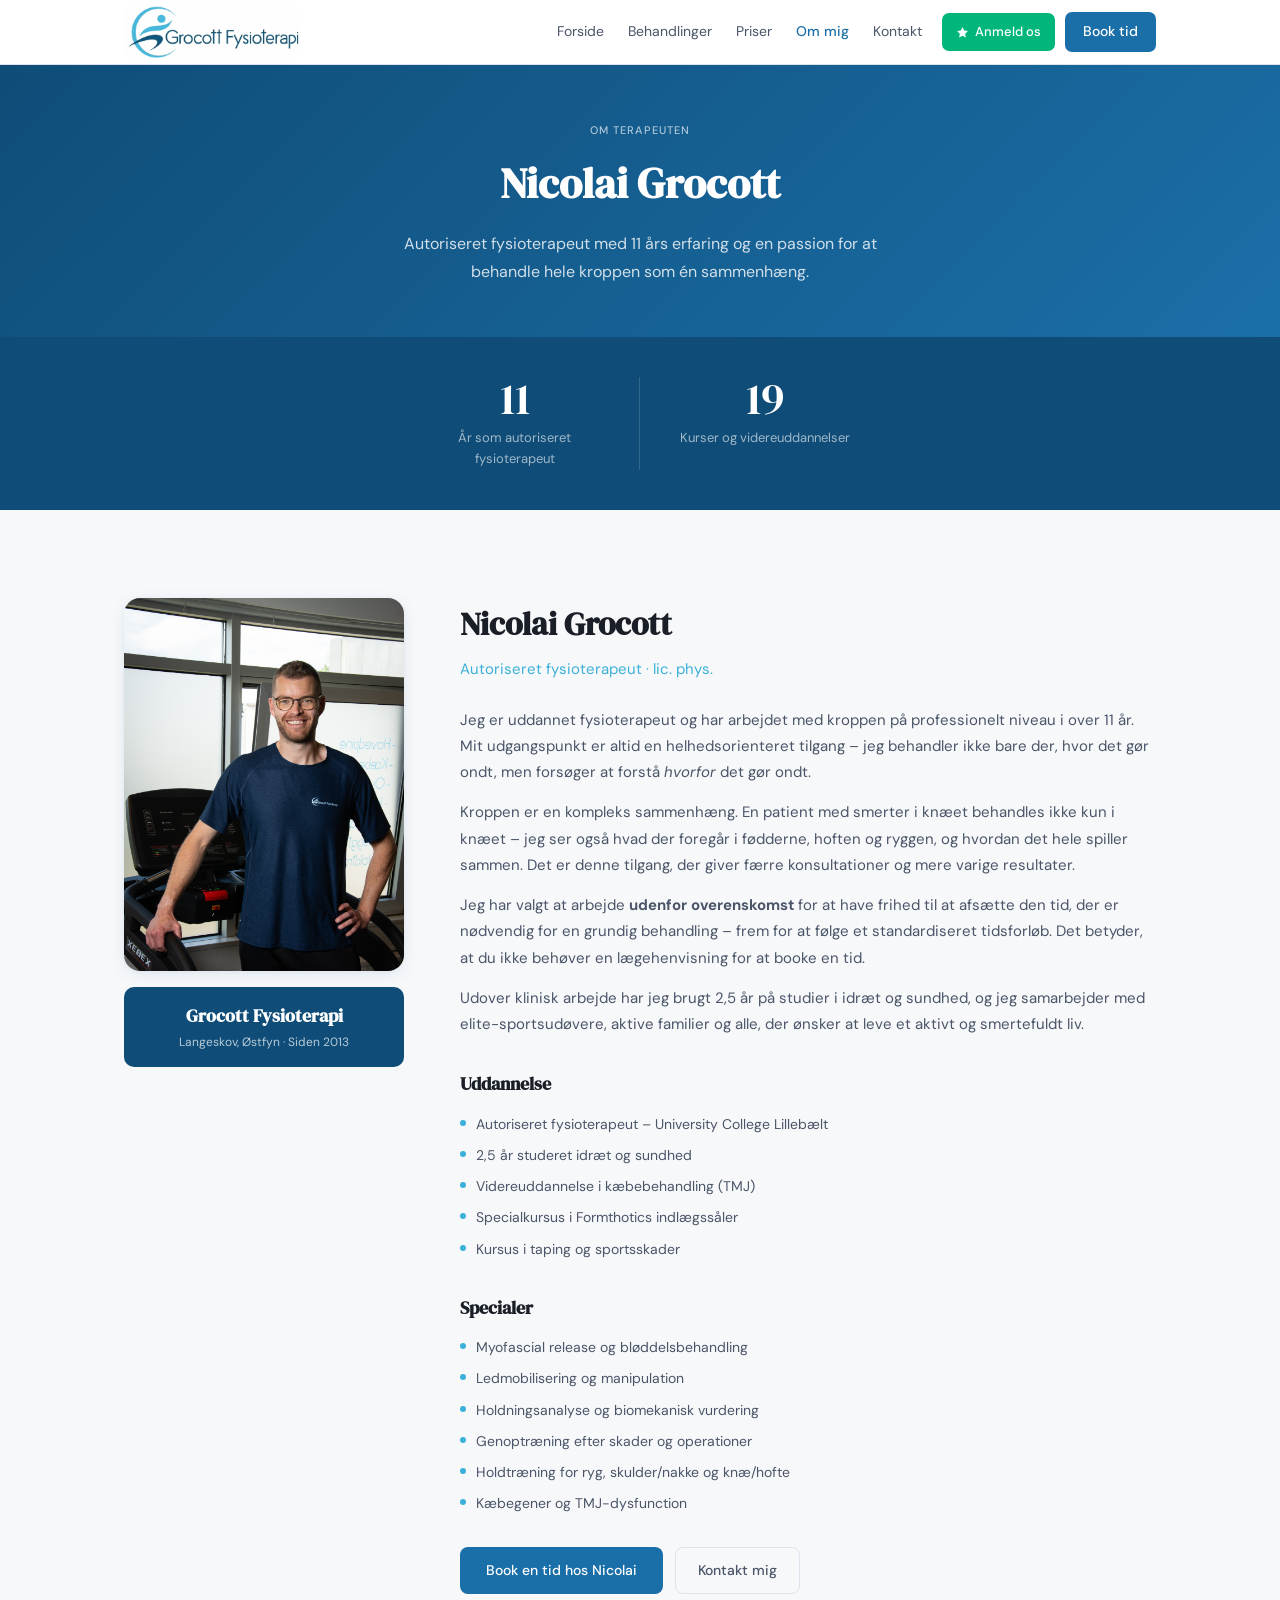
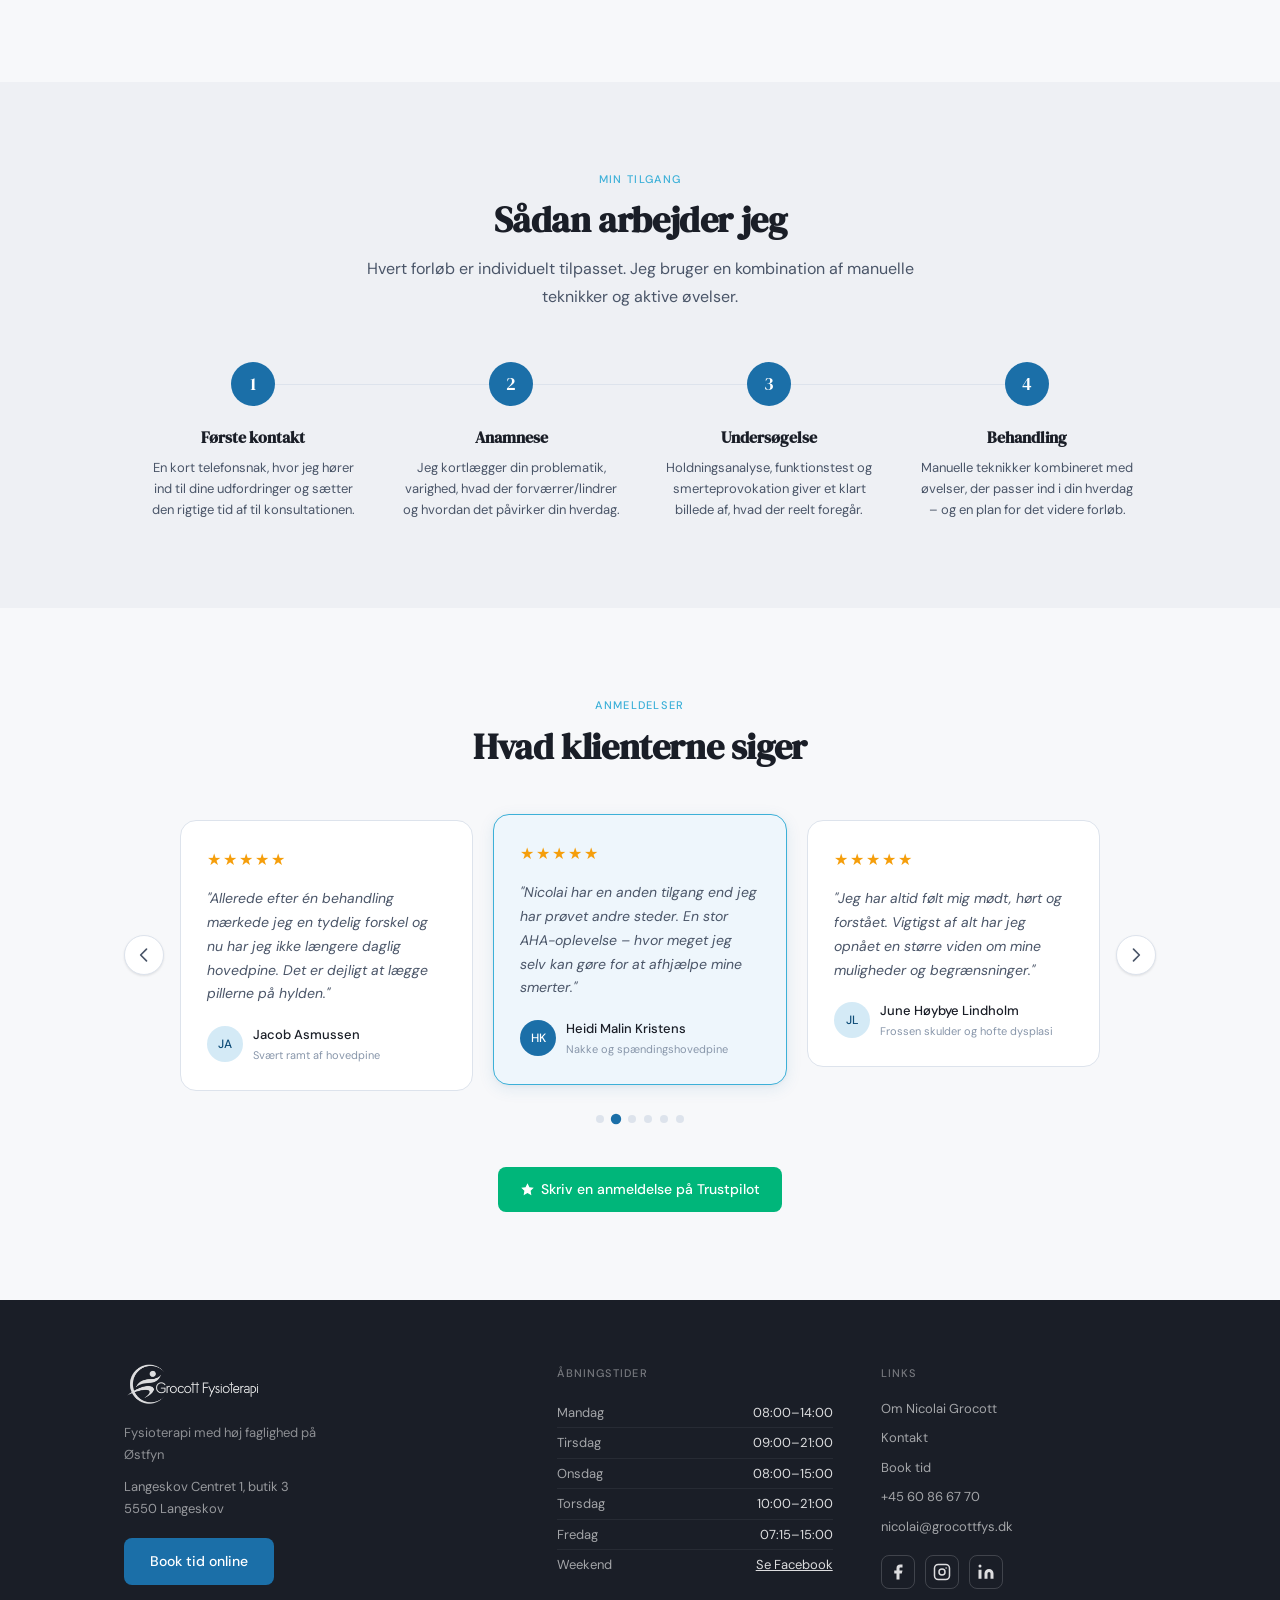
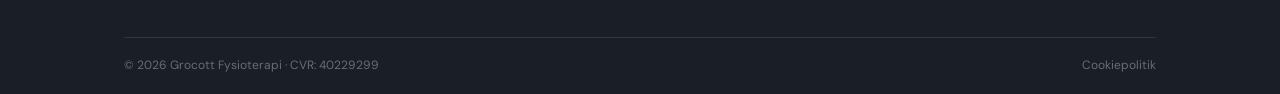
==== commit 73c16f01: "So-Me ikoner" ====
--- a/about.html
+++ b/about.html
@@ -8,8 +8,8 @@
   <link rel="stylesheet" href="style.css" />
 </head>
 <body>
-
-  <!-- ══ NAVIGATION ══════════════════════════════════ -->
+<!-- Kilde/Reference: Koden til vores redesign, er udviklet med hjælp og vejledning fra AI (Claude.ai) -->
+  <!-- NAVIGATION -->
   <header class="nav" id="siteNav">
     <div class="nav__inner">
       <a class="nav__logo" href="index.html">
@@ -42,7 +42,7 @@
     </div>
   </header>
 
-  <!-- ══ PAGE HERO ════════════════════════════════════ -->
+  <!-- PAGE HERO  -->
   <section class="page-hero">
     <div class="container">
       <div class="page-hero__eyebrow">Om terapeuten</div>
@@ -51,7 +51,7 @@
     </div>
   </section>
 
-  <!-- ══ STATS STRIP ══════════════════════════════════ -->
+  <!-- STATS STRIP -->
   <section class="om-stats-strip">
     <div class="container">
       <div class="om-stats-grid">
@@ -67,7 +67,7 @@
     </div>
   </section>
 
-  <!-- ══ PROFIL-SEKTION ═══════════════════════════════ -->
+  <!-- PROFIL-SEKTION -->
   <section class="section">
     <div class="container">
       <div class="profile-grid">
@@ -130,7 +130,7 @@
     </div>
   </section>
 
-  <!-- ══ MIN TILGANG ══════════════════════════════════ -->
+  <!-- MIN TILGANG-->
   <section class="section section--alt">
     <div class="container">
       <div class="section__head">
@@ -189,7 +189,7 @@
     </div>
   </section>
 
-  <!-- ══ FOOTER ═══════════════════════════════════════ -->
+  <!-- FOOTER -->
   <footer class="footer">
     <div class="container">
       <div class="footer__grid">
@@ -215,6 +215,17 @@
           <a class="footer__link" href="booking.html">Book tid</a>
           <a class="footer__link" href="tel:60866770">+45 60 86 67 70</a>
           <a class="footer__link" href="mailto:nicolai@grocottfys.dk">nicolai@grocottfys.dk</a>
+          <div class="footer__social">
+            <a href="https://www.facebook.com/grocottfysioterapi/?locale=da_DK" target="_blank" rel="noopener" class="footer__social-icon" aria-label="Facebook">
+              <svg width="18" height="18" viewBox="0 0 24 24" fill="currentColor"><path d="M18 2h-3a5 5 0 00-5 5v3H7v4h3v8h4v-8h3l1-4h-4V7a1 1 0 011-1h3z"/></svg>
+            </a>
+            <a href="https://www.instagram.com/grocott_fys/" target="_blank" rel="noopener" class="footer__social-icon" aria-label="Instagram">
+              <svg width="18" height="18" viewBox="0 0 24 24" fill="none" stroke="currentColor" stroke-width="2" stroke-linecap="round" stroke-linejoin="round"><rect x="2" y="2" width="20" height="20" rx="5"/><circle cx="12" cy="12" r="4"/><circle cx="17.5" cy="6.5" r="1" fill="currentColor" stroke="none"/></svg>
+            </a>
+            <a href="https://www.linkedin.com/in/nicolai-engstr%C3%B8m-grocott-728933164/" target="_blank" rel="noopener" class="footer__social-icon" aria-label="LinkedIn">
+              <svg width="18" height="18" viewBox="0 0 24 24" fill="currentColor"><path d="M16 8a6 6 0 016 6v7h-4v-7a2 2 0 00-2-2 2 2 0 00-2 2v7h-4v-7a6 6 0 016-6zM2 9h4v12H2z"/><circle cx="4" cy="4" r="2"/></svg>
+            </a>
+          </div>
         </div>
       </div>
       <div class="footer__bottom">
--- a/style.css
+++ b/style.css
@@ -1,10 +1,8 @@
-/* ══════════════════════════════════════════════════════
-   GROCOTT FYSIOTERAPI — STYLESHEET
+/* GROCOTT FYSIOTERAPI — STYLESHEET
    Farvepalet baseret på det officielle Grocott-logo:
    Primær blå  : #1b6fa8  (mørk navy-blå fra logo-tekst)
-   Accent blå  : #3cb0d8  (lys himmelblå fra logo-ikon)
-   ══════════════════════════════════════════════════════ */
-
+   Accent blå  : #3cb0d8  (lys himmelblå fra logo-ikon) */
+/* Kilde/Reference: Koden til vores redesign, er udviklet med hjælp og vejledning fra AI (Claude.ai) */
 *, *::before, *::after { box-sizing: border-box; margin: 0; padding: 0; }
 
 :root {
@@ -38,9 +36,7 @@
   -webkit-font-smoothing: antialiased;
 }
 
-/* ══════════════════════════════════════════════════════
-   DELTE HJÆLPE-KLASSER
-   ══════════════════════════════════════════════════════ */
+/* DELTE HJÆLPE-KLASSER */
 
 .container { max-width: 1080px; margin: 0 auto; padding: 0 24px; }
 
@@ -63,9 +59,7 @@
 .section__sub { font-size: 16px; color: var(--text-mid); line-height: 1.7; }
 .section__cta { text-align: center; margin-top: 44px; }
 
-/* ══════════════════════════════════════════════════════
-   KNAPPER
-   ══════════════════════════════════════════════════════ */
+/* KNAPPER */
 
 .btn-primary {
   display: inline-block; background: var(--blue); color: #fff;
@@ -94,7 +88,7 @@
 }
 .btn-ghost-outline:hover { border-color: var(--blue-mid); color: var(--blue); }
 
-/* Trustpilot-grøn anmeld-knap */
+/* Trustpilot-grøn anmeldelses-knap */
 .btn-review {
   display: inline-flex; align-items: center; gap: 6px;
   background: var(--tp-green); color: #fff;
@@ -105,9 +99,7 @@
 .btn-review:hover { background: #009960; }
 .btn-review--large { padding: 11px 22px; font-size: 14px; border-radius: 8px; }
 
-/* ══════════════════════════════════════════════════════
-   NAVIGATION
-   ══════════════════════════════════════════════════════ */
+/* NAVIGATION */
 
 .nav {
   position: sticky; top: 0; z-index: 200;
@@ -148,9 +140,7 @@
 }
 .hamburger span { display: block; width: 22px; height: 2px; background: var(--text); border-radius: 2px; transition: all .2s; }
 
-/* ══════════════════════════════════════════════════════
-   HERO (forside)
-   ══════════════════════════════════════════════════════ */
+/* HERO (forside) */
 
 .hero {
   padding: 80px 0 60px;
@@ -236,9 +226,7 @@
 
 @keyframes floatCard { 0%,100%{transform:translateY(0)} 50%{transform:translateY(-8px)} }
 
-/* ══════════════════════════════════════════════════════
-   USP STRIP
-   ══════════════════════════════════════════════════════ */
+/* USP STRIP */
 
 .usp-strip { background: var(--blue-dark); padding: 34px 0; }
 .usp-strip__grid { display: grid; grid-template-columns: repeat(4, 1fr); }
@@ -249,9 +237,7 @@
 .usp-item__title { font-size: 14px; font-weight: 500; color: #fff; margin-bottom: 2px; }
 .usp-item__desc  { font-size: 12px; color: rgba(255,255,255,.6); }
 
-/* ══════════════════════════════════════════════════════
-   BEHANDLINGSKORT
-   ══════════════════════════════════════════════════════ */
+/* BEHANDLINGSKORT */
 
 .treatments-grid { display: grid; grid-template-columns: repeat(3, 1fr); gap: 18px; }
 
@@ -268,9 +254,7 @@
 .treat-card__name { font-family: 'DM Serif Display', serif; font-size: 17px; margin-bottom: 7px; }
 .treat-card__desc { font-size: 13px; color: var(--text-mid); line-height: 1.6; }
 
-/* ══════════════════════════════════════════════════════
-   HOW IT WORKS
-   ══════════════════════════════════════════════════════ */
+/* HOW IT WORKS */
 
 .steps-list { display: grid; grid-template-columns: repeat(4, 1fr); position: relative; }
 .steps-list::before { content: ''; position: absolute; top: 22px; left: calc(12.5% + 20px); right: calc(12.5% + 20px); height: 1px; background: var(--border); }
@@ -280,9 +264,7 @@
 .step-item__title { font-family: 'DM Serif Display', serif; font-size: 16px; margin-bottom: 8px; }
 .step-item__desc  { font-size: 13px; color: var(--text-mid); line-height: 1.6; }
 
-/* ══════════════════════════════════════════════════════
-   ANMELDELSESKORT
-   ══════════════════════════════════════════════════════ */
+/* ANMELDELSESKORT */
 
 .reviews-grid { display: grid; grid-template-columns: repeat(3, 1fr); gap: 20px; align-items: start; }
 
@@ -297,9 +279,7 @@
 .review-card__name  { font-size: 13px; font-weight: 500; }
 .review-card__label { font-size: 11px; color: var(--text-soft); }
 
-/* ══════════════════════════════════════════════════════
-   PRISER
-   ══════════════════════════════════════════════════════ */
+/* PRISER */
 
 .prices-wrap { display: grid; grid-template-columns: 1fr 1.3fr; gap: 32px; align-items: start; }
 /* Centreret pristabel uden klippekort */
@@ -330,9 +310,7 @@
 .insurance-strip__logos { display: flex; flex-wrap: wrap; gap: 8px; justify-content: center; }
 .insurance-strip__logos span { background: var(--white); border: 1px solid var(--border); border-radius: 20px; padding: 5px 14px; font-size: 12px; color: var(--text-mid); }
 
-/* ══════════════════════════════════════════════════════
-   PAGE HERO (interne sider)
-   ══════════════════════════════════════════════════════ */
+/* PAGE HERO (interne sider) */
 
 .page-hero {
   background: linear-gradient(135deg, var(--blue-dark) 0%, var(--blue) 100%);
@@ -342,13 +320,10 @@
 .page-hero__title { font-family: 'DM Serif Display', serif; font-size: clamp(28px, 4vw, 42px); color: #fff; margin-bottom: 12px; }
 .page-hero__sub { font-size: 16px; color: rgba(255,255,255,.8); max-width: 480px; margin: 0 auto; line-height: 1.7; }
 
-/* ══════════════════════════════════════════════════════
-   OM-SIDEN
-   ══════════════════════════════════════════════════════ */
+/* OM-SIDEN */
 
 .profile-grid { display: grid; grid-template-columns: 280px 1fr; gap: 56px; align-items: start; }
 
-.profile-img-wrap {}
 .profile-img-placeholder {
   width: 100%; aspect-ratio: 3/4;
   background: var(--blue-xlight); border-radius: var(--radius-lg); border: 1px solid var(--border);
@@ -377,9 +352,7 @@
 .om-stat__num { font-family: 'DM Serif Display', serif; font-size: 44px; color: #fff; line-height: 1; }
 .om-stat__lbl { font-size: 13px; color: rgba(255,255,255,.6); margin-top: 6px; }
 
-/* ══════════════════════════════════════════════════════
-   KONTAKT-SIDEN
-   ══════════════════════════════════════════════════════ */
+/* KONTAKT-SIDEN */
 
 .contact-layout { display: grid; grid-template-columns: 1fr 380px; gap: 40px; align-items: start; }
 
@@ -414,9 +387,7 @@
 .map-placeholder { background: var(--blue-xlight); border: 1px solid var(--border); border-radius: var(--radius-lg); height: 180px; display: flex; flex-direction: column; align-items: center; justify-content: center; gap: 8px; color: var(--blue-mid); }
 .map-placeholder span { font-size: 12px; color: var(--text-soft); }
 
-/* ══════════════════════════════════════════════════════
-   BOOKING-SIDEN
-   ══════════════════════════════════════════════════════ */
+/* BOOKING-SIDEN */
 
 .progress-bar { background: var(--white); border-bottom: 1px solid var(--border); padding: 0 24px; }
 .prog-wrap { max-width: 520px; margin: 0 auto; height: 54px; display: flex; align-items: center; }
@@ -528,9 +499,7 @@
 .success-contact { font-size: 13px; color: var(--text-soft); margin-bottom: 20px; }
 .success-contact a { color: var(--blue); text-decoration: none; }
 
-/* ══════════════════════════════════════════════════════
-   FOOTER
-   ══════════════════════════════════════════════════════ */
+/* FOOTER */
 
 .footer { background: var(--text); color: rgba(255,255,255,.75); padding: 64px 0 0; }
 .footer__grid { display: grid; grid-template-columns: 1.4fr 1fr 1fr; gap: 48px; padding-bottom: 48px; }
@@ -546,16 +515,12 @@
 .footer__bottom-link { color: rgba(255,255,255,.35); text-decoration: none; }
 .footer__bottom-link:hover { color: var(--blue-mid); }
 
-/* ══════════════════════════════════════════════════════
-   ANIMATIONER
-   ══════════════════════════════════════════════════════ */
+/* ANIMATIONER */
 
 @keyframes fadeUp { from{opacity:0;transform:translateY(10px)} to{opacity:1;transform:translateY(0)} }
 @keyframes popIn  { 0%{transform:scale(.5);opacity:0} 80%{transform:scale(1.08)} 100%{transform:scale(1);opacity:1} }
 
-/* ══════════════════════════════════════════════════════
-   RESPONSIVT DESIGN
-   ══════════════════════════════════════════════════════ */
+/* RESPONSIVT DESIGN */
 
 @media (max-width: 860px) {
   .usp-strip__grid { grid-template-columns: repeat(2,1fr); gap: 16px; padding: 0 24px; }
@@ -596,9 +561,7 @@
   .treatments-grid { grid-template-columns: 1fr; }
 }
 
-/* ══════════════════════════════════════════════════════
-   KONTAKT-SIDE — TILFØJEDE STYLES
-   ══════════════════════════════════════════════════════ */
+/* KONTAKT-SIDE */
 
 /* page-hero blå modifier — blå gradient baggrund */
 .page-hero--blue {
@@ -697,9 +660,7 @@
 }
 .form-success__sub { font-size: 14px; color: var(--text-mid); }
 
-/* ══════════════════════════════════════════════════════
-   BOOKING — SUCCESS SKÆRM
-   ══════════════════════════════════════════════════════ */
+/* BOOKING — SUCCESS SKÆRM */
 .success-screen {
   text-align: center;
   padding: 52px 24px 40px;
@@ -772,11 +733,9 @@
 .btn-row--center { justify-content: center; }
 
 
-/* ═══════════════════════════════════════════════════════════
-   TILFØJET: Modal, Karrusel og Nav mobilmenu
-   ═══════════════════════════════════════════════════════════ */
-
-/* ── BEHANDLINGSKORT: hover og "Læs mere" hint ────────────── */
+/* TILFØJET: Modal, Karrusel og Nav mobilmenu */
+
+/* BEHANDLINGSKORT: hover og "Læs mere" hint */
 .treat {
   background: #fff;
   border: 1px solid var(--border);
@@ -799,7 +758,7 @@
 .treat__hint { font-size: 12px; font-weight: 500; color: var(--blue); margin-top: 12px; opacity: 0; transform: translateY(4px); transition: opacity .2s, transform .2s; }
 .treat:hover .treat__hint { opacity: 1; transform: translateY(0); }
 
-/* ── MODAL ────────────────────────────────────────────────── */
+/* MODAL */
 .modal { display: none; position: fixed; inset: 0; z-index: 500; background: rgba(15,22,36,.55); backdrop-filter: blur(3px); align-items: center; justify-content: center; padding: 20px; }
 .modal--open { display: flex; }
 .modal-open { overflow: hidden; }
@@ -818,7 +777,7 @@
 .modal__content ul li::before { content: ''; flex-shrink: 0; margin-top: 7px; width: 6px; height: 6px; border-radius: 50%; background: var(--blue-mid); }
 .modal__footer { display: flex; gap: 10px; padding: 16px 24px; border-top: 1px solid var(--border); flex-shrink: 0; }
 
-/* ── KARRUSEL ─────────────────────────────────────────────── */
+/* KARRUSEL */
 .carousel { display: flex; align-items: center; gap: 16px; }
 .carousel__btn { flex-shrink: 0; width: 40px; height: 40px; border-radius: 50%; border: 1.5px solid var(--border); background: #fff; cursor: pointer; display: flex; align-items: center; justify-content: center; color: var(--text-mid); transition: all var(--ease); box-shadow: var(--shadow-sm); }
 .carousel__btn:hover { border-color: var(--blue-mid); background: var(--blue-xlight); color: var(--blue); }
@@ -827,7 +786,7 @@
 .carousel__dot--active { background: var(--blue); transform: scale(1.3); }
 .carousel__dot:hover { background: var(--blue-mid); }
 
-/* ── REVIEW-KORT (bruges af karrusel) ─────────────────────── */
+/* REVIEW-KORT (bruges af karrusel) */
 .review { background: #fff; border: 1px solid var(--border); border-radius: var(--radius-lg); padding: 26px; }
 .review--featured { border-color: var(--blue-mid); background: var(--blue-xlight); transform: translateY(-6px); box-shadow: var(--shadow-md); }
 .review__stars { color: #f59e0b; font-size: 16px; margin-bottom: 14px; letter-spacing: 2px; }
@@ -838,7 +797,7 @@
 .review__name { font-size: 13px; font-weight: 500; }
 .review__label { font-size: 11px; color: var(--text-soft); }
 
-/* ── MOBILMENU ────────────────────────────────────────────── */
+/* MOBILMENU */
 /* Book tid i mobilmenuen — skjult på desktop */
 .nav__book-mobile, .nav__review-mobile { display: none; }
 
@@ -867,7 +826,7 @@
 }
 
 
-/* ══ BOOKING: manglende klasser (genereres af booking.js) ══════════════════ */
+/* BOOKING: manglende klasser (styres af booking.js) */
 
 /* Service-kort indhold */
 .service__check {
@@ -913,7 +872,7 @@
 .bsum__row strong    { color: var(--blue-dark); font-weight: 500; }
 
 
-/* ══ OM MIG: profil-billede ════════════════════════════════ */
+/* OM MIG: profil-billede */
 .profile-img-frame {
   position: relative;
   width: 100%;
@@ -929,7 +888,7 @@
   display: block;
 }
 
-/* ══ MOBIL: karrusel swipe-hint ════════════════════════════ */
+/* MOBIL: karrusel swipe-hint */
 @media (max-width: 640px) {
   /* Vis kun midterkortet (featured) på mobil */
   .carousel__track .review:not(.review--featured) { display: none; }
@@ -954,3 +913,24 @@
   line-height: 1.7;
   margin-top: 10px;
 }
+.footer__social {
+  display: flex;
+  gap: 10px;
+  margin-top: 18px;
+}
+.footer__social-icon {
+  width: 34px;
+  height: 34px;
+  border-radius: 8px;
+  border: 1px solid rgba(221,221,223,.2);
+  display: flex;
+  align-items: center;
+  justify-content: center;
+  color: #dddddf;
+  text-decoration: none;
+  transition: border-color .15s, color .15s;
+}
+.footer__social-icon:hover {
+  border-color: #dddddf;
+  color: #fff;
+}
